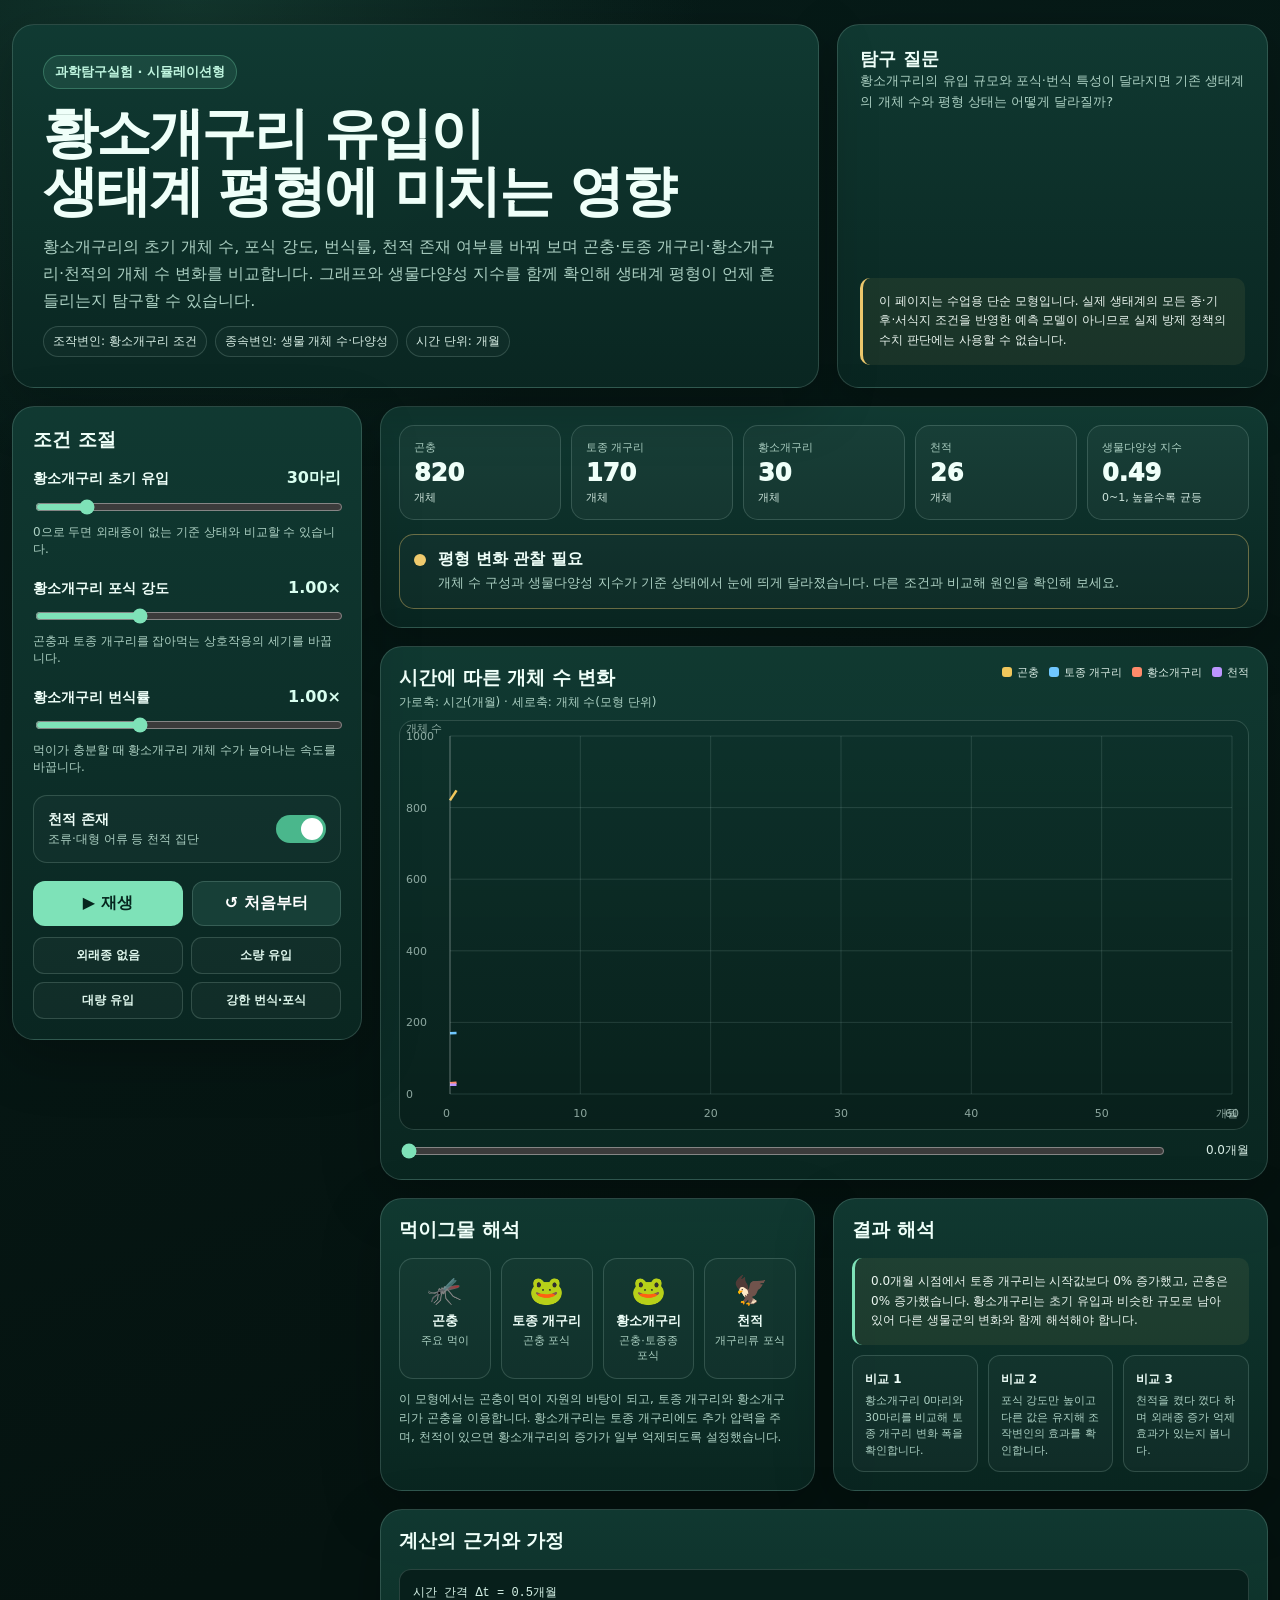
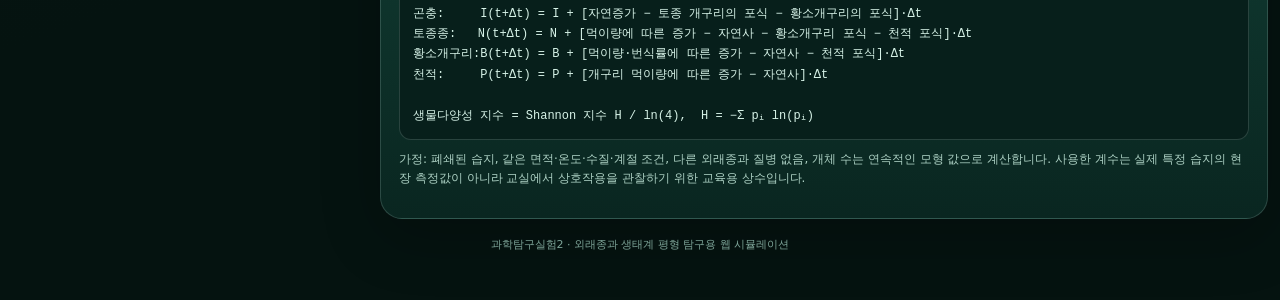
==== rhkgkrtodanf/index.html @ 6ef5e063 "Add ecosystem simulator at rhkgkrtodanf path" ====
<!doctype html>
<html lang="ko">
<head>
<meta charset="utf-8">
<meta name="viewport" content="width=device-width,initial-scale=1,viewport-fit=cover">
<meta name="theme-color" content="#071c19">
<title>황소개구리 생태계 평형 시뮬레이터</title>
<style>
:root{
  --bg:#071c19;--bg2:#0b2925;--panel:#0e312b;--panel2:#123d35;--line:rgba(216,255,239,.16);
  --text:#effff9;--muted:#acd0c3;--accent:#7ee2b8;--accent2:#f0cb6e;--danger:#ff8b86;
  --insect:#f1c75b;--native:#6fc7ff;--bull:#ff8a6a;--pred:#bc95ff;
}
*{box-sizing:border-box}
html{scroll-behavior:smooth}
body{margin:0;min-height:100vh;font-family:system-ui,-apple-system,BlinkMacSystemFont,"Segoe UI",sans-serif;background:
 radial-gradient(circle at 15% 0%,rgba(52,128,102,.26),transparent 32rem),
 linear-gradient(160deg,var(--bg),#051310 70%);color:var(--text)}
button,input{font:inherit}
button{cursor:pointer}
.wrap{width:min(1280px,calc(100% - 24px));margin:0 auto;padding:24px 0 48px}
.hero{display:grid;grid-template-columns:1.5fr .8fr;gap:18px;align-items:stretch;margin-bottom:18px}
.card{background:linear-gradient(180deg,rgba(17,59,51,.95),rgba(10,39,34,.95));border:1px solid var(--line);border-radius:22px;box-shadow:0 18px 60px rgba(0,0,0,.24);overflow:hidden}
.hero-main{padding:30px;position:relative}
.kicker{display:inline-flex;align-items:center;gap:8px;padding:7px 11px;border-radius:999px;background:rgba(126,226,184,.1);border:1px solid rgba(126,226,184,.28);color:#bff5df;font-size:13px;font-weight:800}
h1{font-size:clamp(30px,5vw,55px);line-height:1.05;margin:16px 0 12px;letter-spacing:-.04em}
.hero p{margin:0;color:var(--muted);font-size:16px;line-height:1.7;max-width:760px}
.hero-side{padding:22px;display:flex;flex-direction:column;justify-content:space-between;gap:14px}
.hero-side strong{font-size:18px}
.hero-side .small{font-size:13px;color:var(--muted);line-height:1.6}
.chips{display:flex;gap:8px;flex-wrap:wrap;margin-top:12px}.chip{font-size:12px;padding:6px 9px;border-radius:999px;border:1px solid var(--line);color:#d9efe6;background:rgba(255,255,255,.025)}
.grid{display:grid;grid-template-columns:350px 1fr;gap:18px;align-items:start}.controls{padding:20px;position:sticky;top:12px}.controls h2,.panel h2{font-size:19px;margin:0 0 15px}
.control{margin:0 0 19px}.labelrow{display:flex;justify-content:space-between;align-items:baseline;gap:10px;margin-bottom:8px}.labelrow label{font-size:14px;font-weight:800}.value{font-variant-numeric:tabular-nums;color:#d9fff0;font-weight:900}
input[type=range]{width:100%;accent-color:var(--accent)}
.hint{font-size:12px;color:var(--muted);line-height:1.45;margin-top:5px}
.toggle{display:flex;align-items:center;justify-content:space-between;gap:14px;padding:13px 14px;border:1px solid var(--line);border-radius:14px;background:rgba(255,255,255,.025)}
.switch{position:relative;width:50px;height:28px;flex:none}.switch input{opacity:0;width:0;height:0}.slider{position:absolute;inset:0;border-radius:999px;background:#31524b;transition:.2s}.slider:before{content:"";position:absolute;width:22px;height:22px;left:3px;top:3px;border-radius:50%;background:white;transition:.2s}.switch input:checked+.slider{background:#4ab78c}.switch input:checked+.slider:before{transform:translateX(22px)}
.actions{display:grid;grid-template-columns:1fr 1fr;gap:9px;margin-top:18px}.btn{border:0;border-radius:12px;padding:11px 12px;font-weight:850;background:#2e5b50;color:white}.btn.primary{background:var(--accent);color:#06261e}.btn.secondary{background:#173f37;border:1px solid var(--line)}.btn:active{transform:translateY(1px)}
.presets{display:grid;grid-template-columns:1fr 1fr;gap:8px;margin-top:11px}.preset{padding:9px 8px;border-radius:11px;border:1px solid var(--line);background:rgba(255,255,255,.03);color:#dff7ed;font-size:12px;font-weight:750}
.content{display:grid;gap:18px}.summary{padding:18px}.metric-grid{display:grid;grid-template-columns:repeat(5,minmax(0,1fr));gap:10px}.metric{padding:14px;border-radius:15px;background:rgba(255,255,255,.035);border:1px solid var(--line);min-width:0}.metric .name{font-size:11px;color:var(--muted);white-space:nowrap;overflow:hidden;text-overflow:ellipsis}.metric .num{font-size:24px;font-weight:950;margin-top:4px;font-variant-numeric:tabular-nums}.metric .sub{font-size:11px;color:#cfe6dd;margin-top:3px}
.status{display:flex;align-items:flex-start;gap:12px;margin-top:14px;padding:14px;border-radius:15px;border:1px solid var(--line);background:rgba(255,255,255,.025)}.status-dot{width:12px;height:12px;border-radius:50%;margin-top:5px;flex:none}.status strong{display:block;margin-bottom:3px}.status p{margin:0;color:var(--muted);font-size:13px;line-height:1.6}
.panel{padding:18px}.chart-head{display:flex;justify-content:space-between;align-items:flex-start;gap:14px;margin-bottom:9px}.chart-head p{margin:3px 0 0;font-size:12px;color:var(--muted)}.legend{display:flex;gap:10px;flex-wrap:wrap;justify-content:flex-end}.leg{display:flex;align-items:center;gap:5px;font-size:11px;color:#dceee7}.swatch{width:10px;height:10px;border-radius:3px}
.canvas-wrap{height:410px;position:relative;background:linear-gradient(180deg,rgba(0,0,0,.08),rgba(0,0,0,.18));border-radius:15px;border:1px solid var(--line);overflow:hidden}.canvas-wrap canvas{width:100%;height:100%;display:block}
.timeline{display:flex;align-items:center;gap:10px;margin-top:11px}.timeline input{flex:1}.time-readout{font-size:12px;color:#d9eee6;min-width:72px;text-align:right;font-variant-numeric:tabular-nums}
.two-col{display:grid;grid-template-columns:1fr 1fr;gap:18px}.foodweb{display:grid;grid-template-columns:repeat(4,1fr);gap:10px}.species{position:relative;padding:15px 10px;border:1px solid var(--line);background:rgba(255,255,255,.025);border-radius:14px;text-align:center}.species .ico{font-size:28px}.species strong{display:block;font-size:13px;margin-top:5px}.species span{display:block;font-size:11px;color:var(--muted);margin-top:3px}.food-note{font-size:12px;color:var(--muted);line-height:1.6;margin:11px 0 0}
.formula{font-family:ui-monospace,SFMono-Regular,Menlo,monospace;font-size:12px;line-height:1.7;padding:13px;border-radius:12px;background:#071f1b;border:1px solid var(--line);overflow:auto;white-space:pre-wrap;color:#d7f3e8}.assumption{margin-top:10px;font-size:12px;color:var(--muted);line-height:1.6}.explain-grid{display:grid;grid-template-columns:repeat(3,1fr);gap:10px;margin-top:10px}.explain{padding:12px;border-radius:12px;background:rgba(255,255,255,.026);border:1px solid var(--line)}.explain b{font-size:12px}.explain p{margin:5px 0 0;font-size:11px;color:var(--muted);line-height:1.5}
.note{padding:14px 16px;border-left:3px solid var(--accent2);background:rgba(240,203,110,.07);border-radius:10px;color:#ebf6f0;font-size:12px;line-height:1.65}.footer{margin-top:18px;text-align:center;color:#7da498;font-size:11px}
@media(max-width:980px){.hero{grid-template-columns:1fr}.grid{grid-template-columns:1fr}.controls{position:static}.metric-grid{grid-template-columns:repeat(2,1fr)}.metric:last-child{grid-column:1/-1}.two-col{grid-template-columns:1fr}}
@media(max-width:620px){.wrap{width:min(100% - 14px,1280px);padding-top:8px}.hero-main{padding:22px}.hero-side,.controls,.panel,.summary{padding:15px}.metric-grid{grid-template-columns:1fr 1fr}.metric .num{font-size:20px}.canvas-wrap{height:330px}.foodweb{grid-template-columns:1fr 1fr}.explain-grid{grid-template-columns:1fr}.chart-head{display:block}.legend{justify-content:flex-start;margin-top:8px}.actions{grid-template-columns:1fr 1fr}}
</style>
</head>
<body>
<div class="wrap">
  <section class="hero">
    <div class="card hero-main">
      <div class="kicker">과학탐구실험 · 시뮬레이션형</div>
      <h1>황소개구리 유입이<br>생태계 평형에 미치는 영향</h1>
      <p>황소개구리의 초기 개체 수, 포식 강도, 번식률, 천적 존재 여부를 바꿔 보며 곤충·토종 개구리·황소개구리·천적의 개체 수 변화를 비교합니다. 그래프와 생물다양성 지수를 함께 확인해 생태계 평형이 언제 흔들리는지 탐구할 수 있습니다.</p>
      <div class="chips"><span class="chip">조작변인: 황소개구리 조건</span><span class="chip">종속변인: 생물 개체 수·다양성</span><span class="chip">시간 단위: 개월</span></div>
    </div>
    <aside class="card hero-side">
      <div><strong>탐구 질문</strong><p class="small">황소개구리의 유입 규모와 포식·번식 특성이 달라지면 기존 생태계의 개체 수와 평형 상태는 어떻게 달라질까?</p></div>
      <div class="note">이 페이지는 수업용 단순 모형입니다. 실제 생태계의 모든 종·기후·서식지 조건을 반영한 예측 모델이 아니므로 실제 방제 정책의 수치 판단에는 사용할 수 없습니다.</div>
    </aside>
  </section>

  <div class="grid">
    <aside class="card controls">
      <h2>조건 조절</h2>
      <div class="control">
        <div class="labelrow"><label for="bull0">황소개구리 초기 유입</label><span class="value" id="bull0v">30마리</span></div>
        <input id="bull0" type="range" min="0" max="200" step="5" value="30">
        <div class="hint">0으로 두면 외래종이 없는 기준 상태와 비교할 수 있습니다.</div>
      </div>
      <div class="control">
        <div class="labelrow"><label for="predation">황소개구리 포식 강도</label><span class="value" id="predationv">1.00×</span></div>
        <input id="predation" type="range" min="0.4" max="2.2" step="0.05" value="1">
        <div class="hint">곤충과 토종 개구리를 잡아먹는 상호작용의 세기를 바꿉니다.</div>
      </div>
      <div class="control">
        <div class="labelrow"><label for="breed">황소개구리 번식률</label><span class="value" id="breedv">1.00×</span></div>
        <input id="breed" type="range" min="0.4" max="2.2" step="0.05" value="1">
        <div class="hint">먹이가 충분할 때 황소개구리 개체 수가 늘어나는 속도를 바꿉니다.</div>
      </div>
      <div class="toggle">
        <div><b style="font-size:14px">천적 존재</b><div class="hint" style="margin:2px 0 0">조류·대형 어류 등 천적 집단</div></div>
        <label class="switch"><input id="predatorOn" type="checkbox" checked><span class="slider"></span></label>
      </div>
      <div class="actions">
        <button class="btn primary" id="playBtn">▶ 재생</button>
        <button class="btn secondary" id="resetBtn">↺ 처음부터</button>
      </div>
      <div class="presets">
        <button class="preset" data-preset="none">외래종 없음</button>
        <button class="preset" data-preset="low">소량 유입</button>
        <button class="preset" data-preset="high">대량 유입</button>
        <button class="preset" data-preset="strong">강한 번식·포식</button>
      </div>
    </aside>

    <main class="content">
      <section class="card summary">
        <div class="metric-grid">
          <div class="metric"><div class="name">곤충</div><div class="num" id="mI">-</div><div class="sub">개체</div></div>
          <div class="metric"><div class="name">토종 개구리</div><div class="num" id="mN">-</div><div class="sub">개체</div></div>
          <div class="metric"><div class="name">황소개구리</div><div class="num" id="mB">-</div><div class="sub">개체</div></div>
          <div class="metric"><div class="name">천적</div><div class="num" id="mP">-</div><div class="sub">개체</div></div>
          <div class="metric"><div class="name">생물다양성 지수</div><div class="num" id="mD">-</div><div class="sub">0~1, 높을수록 균등</div></div>
        </div>
        <div class="status" id="statusBox"><span class="status-dot"></span><div><strong id="statusTitle">계산 중</strong><p id="statusText">조건을 바꾸면 결과가 자동으로 다시 계산됩니다.</p></div></div>
      </section>

      <section class="card panel">
        <div class="chart-head">
          <div><h2 style="margin:0">시간에 따른 개체 수 변화</h2><p>가로축: 시간(개월) · 세로축: 개체 수(모형 단위)</p></div>
          <div class="legend"><span class="leg"><i class="swatch" style="background:var(--insect)"></i>곤충</span><span class="leg"><i class="swatch" style="background:var(--native)"></i>토종 개구리</span><span class="leg"><i class="swatch" style="background:var(--bull)"></i>황소개구리</span><span class="leg"><i class="swatch" style="background:var(--pred)"></i>천적</span></div>
        </div>
        <div class="canvas-wrap"><canvas id="chart"></canvas></div>
        <div class="timeline"><input id="timeSlider" type="range" min="0" max="120" value="0" step="1"><span class="time-readout" id="timeReadout">0.0개월</span></div>
      </section>

      <div class="two-col">
        <section class="card panel">
          <h2>먹이그물 해석</h2>
          <div class="foodweb">
            <div class="species"><div class="ico">🦟</div><strong>곤충</strong><span>주요 먹이</span></div>
            <div class="species"><div class="ico">🐸</div><strong>토종 개구리</strong><span>곤충 포식</span></div>
            <div class="species"><div class="ico">🐸</div><strong>황소개구리</strong><span>곤충·토종종 포식</span></div>
            <div class="species"><div class="ico">🦅</div><strong>천적</strong><span>개구리류 포식</span></div>
          </div>
          <p class="food-note">이 모형에서는 곤충이 먹이 자원의 바탕이 되고, 토종 개구리와 황소개구리가 곤충을 이용합니다. 황소개구리는 토종 개구리에도 추가 압력을 주며, 천적이 있으면 황소개구리의 증가가 일부 억제되도록 설정했습니다.</p>
        </section>
        <section class="card panel">
          <h2>결과 해석</h2>
          <div id="interpretation" class="note" style="border-left-color:var(--accent)">조건을 바꿔 결과를 비교해 보세요.</div>
          <div class="explain-grid">
            <div class="explain"><b>비교 1</b><p>황소개구리 0마리와 30마리를 비교해 토종 개구리 변화 폭을 확인합니다.</p></div>
            <div class="explain"><b>비교 2</b><p>포식 강도만 높이고 다른 값은 유지해 조작변인의 효과를 확인합니다.</p></div>
            <div class="explain"><b>비교 3</b><p>천적을 켰다 껐다 하며 외래종 증가 억제 효과가 있는지 봅니다.</p></div>
          </div>
        </section>
      </div>

      <section class="card panel">
        <h2>계산의 근거와 가정</h2>
        <div class="formula">시간 간격 Δt = 0.5개월
곤충:     I(t+Δt) = I + [자연증가 − 토종 개구리의 포식 − 황소개구리의 포식]·Δt
토종종:   N(t+Δt) = N + [먹이량에 따른 증가 − 자연사 − 황소개구리 포식 − 천적 포식]·Δt
황소개구리:B(t+Δt) = B + [먹이량·번식률에 따른 증가 − 자연사 − 천적 포식]·Δt
천적:     P(t+Δt) = P + [개구리 먹이량에 따른 증가 − 자연사]·Δt

생물다양성 지수 = Shannon 지수 H / ln(4),  H = −Σ pᵢ ln(pᵢ)</div>
        <p class="assumption">가정: 폐쇄된 습지, 같은 면적·온도·수질·계절 조건, 다른 외래종과 질병 없음, 개체 수는 연속적인 모형 값으로 계산합니다. 사용한 계수는 실제 특정 습지의 현장 측정값이 아니라 교실에서 상호작용을 관찰하기 위한 교육용 상수입니다.</p>
      </section>
    </main>
  </div>
  <div class="footer">과학탐구실험2 · 외래종과 생태계 평형 탐구용 웹 시뮬레이션</div>
</div>

<script>
(function(){
  'use strict';
  var el = function(id){return document.getElementById(id)};
  var controls = {bull0:el('bull0'),predation:el('predation'),breed:el('breed'),predatorOn:el('predatorOn')};
  var canvas = el('chart'), ctx = canvas.getContext('2d');
  var series = null, cursor = 0, playing = false, timer = null;
  var colors = {I:'#f1c75b',N:'#6fc7ff',B:'#ff8a6a',P:'#bc95ff'};
  var steps = 120, dt = 0.5;

  function clamp(v,min,max){return Math.max(min,Math.min(max,v))}
  function params(){return {B0:+controls.bull0.value,pred:+controls.predation.value,breed:+controls.breed.value,predator:controls.predatorOn.checked}}

  function shannonNormalized(vals){
    var total = vals.reduce(function(a,b){return a+Math.max(0,b)},0);
    if(total<=0) return 0;
    var h=0;
    vals.forEach(function(v){var p=Math.max(0,v)/total;if(p>0)h-=p*Math.log(p)});
    return clamp(h/Math.log(4),0,1);
  }

  function simulate(){
    var p=params();
    var I=820,N=170,B=p.B0,P=p.predator?26:0;
    var out={t:[],I:[],N:[],B:[],P:[],D:[]};
    for(var s=0;s<=steps;s++){
      out.t.push(s*dt);out.I.push(I);out.N.push(N);out.B.push(B);out.P.push(P);out.D.push(shannonNormalized([I,N,B,P]));
      if(s===steps) break;
      var KI=1050, KN=320;
      var insectGrowth=0.50*I*(1-I/KI);
      var nativeEat=0.22*N*(I/KI);
      var bullEatInsect=0.18*p.pred*B*(I/KI);
      var dI=insectGrowth-nativeEat-bullEatInsect;

      var foodForNative=I/KI;
      var nativeGrowth=0.23*N*(foodForNative-0.28)*(1-N/KN);
      var nativeNatural=0.035*N;
      var bullOnNative=0.11*p.pred*B*(N/(N+170));
      var predatorOnNative=p.predator?0.028*P*(N/(N+130)):0;
      var dN=nativeGrowth-nativeNatural-bullOnNative-predatorOnNative;

      var preyFactor=clamp(0.62*(I/KI)+0.38*(N/220),0,1.6);
      var bullGrowth=0.30*p.breed*B*(preyFactor-0.18)*(1-B/520);
      var bullNatural=0.045*B;
      var predOnBull=p.predator?0.13*P*(B/(B+110)):0;
      var dB=bullGrowth-bullNatural-predOnBull;

      var dP=0;
      if(p.predator){
        var preyAvail=clamp((B+0.45*N)/350,0,1.7);
        dP=0.14*P*(preyAvail-0.34)*(1-P/95)-0.018*P;
      }

      I=clamp(I+dI*dt,0,1800);
      N=clamp(N+dN*dt,0,700);
      B=clamp(B+dB*dt,0,1000);
      P=p.predator?clamp(P+dP*dt,0,180):0;
      if(I<0.01)I=0;if(N<0.01)N=0;if(B<0.01)B=0;if(P<0.01)P=0;
    }
    series=out;
  }

  function resizeCanvas(){
    var rect=canvas.getBoundingClientRect(), dpr=Math.min(window.devicePixelRatio||1,2);
    canvas.width=Math.max(1,Math.round(rect.width*dpr));canvas.height=Math.max(1,Math.round(rect.height*dpr));ctx.setTransform(dpr,0,0,dpr,0,0);
    draw();
  }

  function niceMax(v){
    if(v<=10)return 10;var p=Math.pow(10,Math.floor(Math.log10(v))),n=v/p;var m=n<=1?1:n<=2?2:n<=5?5:10;return m*p;
  }

  function draw(){
    if(!series)return;
    var w=canvas.clientWidth,h=canvas.clientHeight;ctx.clearRect(0,0,w,h);
    var pad={l:50,r:16,t:15,b:35};var pw=w-pad.l-pad.r,ph=h-pad.t-pad.b;
    var upto=Math.max(1,cursor), maxv=0;
    ['I','N','B','P'].forEach(function(k){for(var i=0;i<=Math.max(cursor,1);i++)maxv=Math.max(maxv,series[k][i]||0)});
    maxv=niceMax(Math.max(100,maxv*1.08));
    ctx.font='11px system-ui';ctx.lineWidth=1;ctx.strokeStyle='rgba(220,255,242,.12)';ctx.fillStyle='rgba(210,235,226,.66)';
    for(var gy=0;gy<=5;gy++){
      var y=pad.t+ph*(gy/5);ctx.beginPath();ctx.moveTo(pad.l,y);ctx.lineTo(w-pad.r,y);ctx.stroke();
      var val=Math.round(maxv*(1-gy/5));ctx.fillText(String(val),6,y+4);
    }
    for(var gx=0;gx<=6;gx++){
      var x=pad.l+pw*(gx/6);ctx.beginPath();ctx.moveTo(x,pad.t);ctx.lineTo(x,h-pad.b);ctx.stroke();
      var tv=60*(gx/6);ctx.fillText(String(Math.round(tv)),x-7,h-12);
    }
    ctx.fillText('개체 수',6,11);ctx.fillText('개월',w-32,h-12);
    function line(k){
      ctx.beginPath();ctx.lineWidth=2.5;ctx.strokeStyle=colors[k];
      for(var i=0;i<=upto;i++){
        var x=pad.l+pw*(i/steps),y=pad.t+ph*(1-series[k][i]/maxv);
        if(i===0)ctx.moveTo(x,y);else ctx.lineTo(x,y);
      }
      ctx.stroke();
    }
    ['I','N','B','P'].forEach(line);
    var cx=pad.l+pw*(cursor/steps);ctx.strokeStyle='rgba(255,255,255,.28)';ctx.lineWidth=1;ctx.beginPath();ctx.moveTo(cx,pad.t);ctx.lineTo(cx,h-pad.b);ctx.stroke();
  }

  function stateAt(i){return {I:series.I[i],N:series.N[i],B:series.B[i],P:series.P[i],D:series.D[i]}}
  function pct(v,base){return base?((v/base-1)*100):0}
  function classify(i){
    var s=stateAt(i), p=params(), baseN=170, baseI=820;
    var nRatio=s.N/baseN, iRatio=s.I/baseI;
    if(s.N<8 || s.I<30) return {level:'danger',title:'평형 붕괴 위험이 큼',text:'토종 개구리 또는 곤충이 매우 낮아졌습니다. 이 모형에서는 먹이그물의 한 축이 거의 사라진 상태입니다.'};
    if(nRatio<0.35 || iRatio<0.35 || s.B>420) return {level:'warn',title:'생태계가 크게 흔들림',text:'기준 상태보다 토종 생물의 감소 폭이 크거나 황소개구리가 높은 수준으로 증가했습니다.'};
    if(p.B0===0 && nRatio>0.65 && iRatio>0.55) return {level:'ok',title:'기준 생태계가 비교적 안정',text:'황소개구리가 없는 조건에서 곤충과 토종 개구리의 상호작용이 큰 붕괴 없이 유지되고 있습니다.'};
    if(nRatio<0.7 || s.D<0.58) return {level:'watch',title:'평형 변화 관찰 필요',text:'개체 수 구성과 생물다양성 지수가 기준 상태에서 눈에 띄게 달라졌습니다. 다른 조건과 비교해 원인을 확인해 보세요.'};
    return {level:'ok',title:'현재 조건에서는 비교적 안정',text:'모형 범위에서 주요 생물군이 모두 유지되고 있습니다. 장기 변화와 다른 조건도 함께 비교하는 것이 좋습니다.'};
  }

  function updateMetrics(){
    var s=stateAt(cursor), c=classify(cursor);
    el('mI').textContent=Math.round(s.I);el('mN').textContent=Math.round(s.N);el('mB').textContent=Math.round(s.B);el('mP').textContent=Math.round(s.P);el('mD').textContent=s.D.toFixed(2);
    el('timeReadout').textContent=series.t[cursor].toFixed(1)+'개월';el('timeSlider').value=cursor;
    var box=el('statusBox'),dot=box.querySelector('.status-dot');
    var color=c.level==='danger'?'#ff6f6a':c.level==='warn'?'#ffab66':c.level==='watch'?'#f0cb6e':'#7ee2b8';
    dot.style.background=color;box.style.borderColor=color+'66';el('statusTitle').textContent=c.title;el('statusText').textContent=c.text;
    var nChange=pct(s.N,170), iChange=pct(s.I,820);
    var p=params();
    var txt=''+series.t[cursor].toFixed(1)+'개월 시점에서 토종 개구리는 시작값보다 '+Math.abs(nChange).toFixed(0)+'% '+(nChange<0?'감소':'증가')+'했고, 곤충은 '+Math.abs(iChange).toFixed(0)+'% '+(iChange<0?'감소':'증가')+'했습니다. ';
    if(p.B0===0) txt+='이 조건은 외래종이 없는 기준선으로 사용할 수 있습니다.';
    else if(s.B>p.B0*1.6) txt+='황소개구리가 초기 유입 개체 수보다 크게 증가해 먹이그물에 가하는 압력이 커진 조건입니다.';
    else if(s.B<p.B0*0.45) txt+='황소개구리는 초기 유입보다 크게 줄었습니다. 천적과 먹이 조건이 증가를 억제한 것으로 해석할 수 있습니다.';
    else txt+='황소개구리는 초기 유입과 비슷한 규모로 남아 있어 다른 생물군의 변화와 함께 해석해야 합니다.';
    el('interpretation').textContent=txt;
  }

  function stop(){playing=false;clearInterval(timer);timer=null;el('playBtn').textContent='▶ 재생'}
  function play(){
    if(playing){stop();return}
    if(cursor>=steps)cursor=0;playing=true;el('playBtn').textContent='⏸ 일시정지';
    timer=setInterval(function(){cursor++;if(cursor>=steps){cursor=steps;stop()}draw();updateMetrics()},45);
  }
  function recompute(keepCursor){
    simulate();if(!keepCursor)cursor=0;cursor=clamp(cursor,0,steps);draw();updateMetrics();
  }
  function updateLabels(){
    el('bull0v').textContent=controls.bull0.value+'마리';el('predationv').textContent=(+controls.predation.value).toFixed(2)+'×';el('breedv').textContent=(+controls.breed.value).toFixed(2)+'×';
  }

  Object.keys(controls).forEach(function(k){controls[k].addEventListener('input',function(){stop();updateLabels();recompute(true)})});
  el('playBtn').addEventListener('click',play);
  el('resetBtn').addEventListener('click',function(){stop();cursor=0;draw();updateMetrics()});
  el('timeSlider').addEventListener('input',function(){stop();cursor=+this.value;draw();updateMetrics()});
  document.querySelectorAll('.preset').forEach(function(b){b.addEventListener('click',function(){
    stop();var q=this.getAttribute('data-preset');
    if(q==='none'){controls.bull0.value=0;controls.predation.value=1;controls.breed.value=1;controls.predatorOn.checked=true}
    if(q==='low'){controls.bull0.value=20;controls.predation.value=.9;controls.breed.value=.9;controls.predatorOn.checked=true}
    if(q==='high'){controls.bull0.value=120;controls.predation.value=1.3;controls.breed.value=1.35;controls.predatorOn.checked=true}
    if(q==='strong'){controls.bull0.value=80;controls.predation.value=1.8;controls.breed.value=1.8;controls.predatorOn.checked=false}
    updateLabels();cursor=0;recompute(false);
  })});
  window.addEventListener('resize',resizeCanvas);
  updateLabels();simulate();resizeCanvas();updateMetrics();
})();
</script>
</body>
</html>
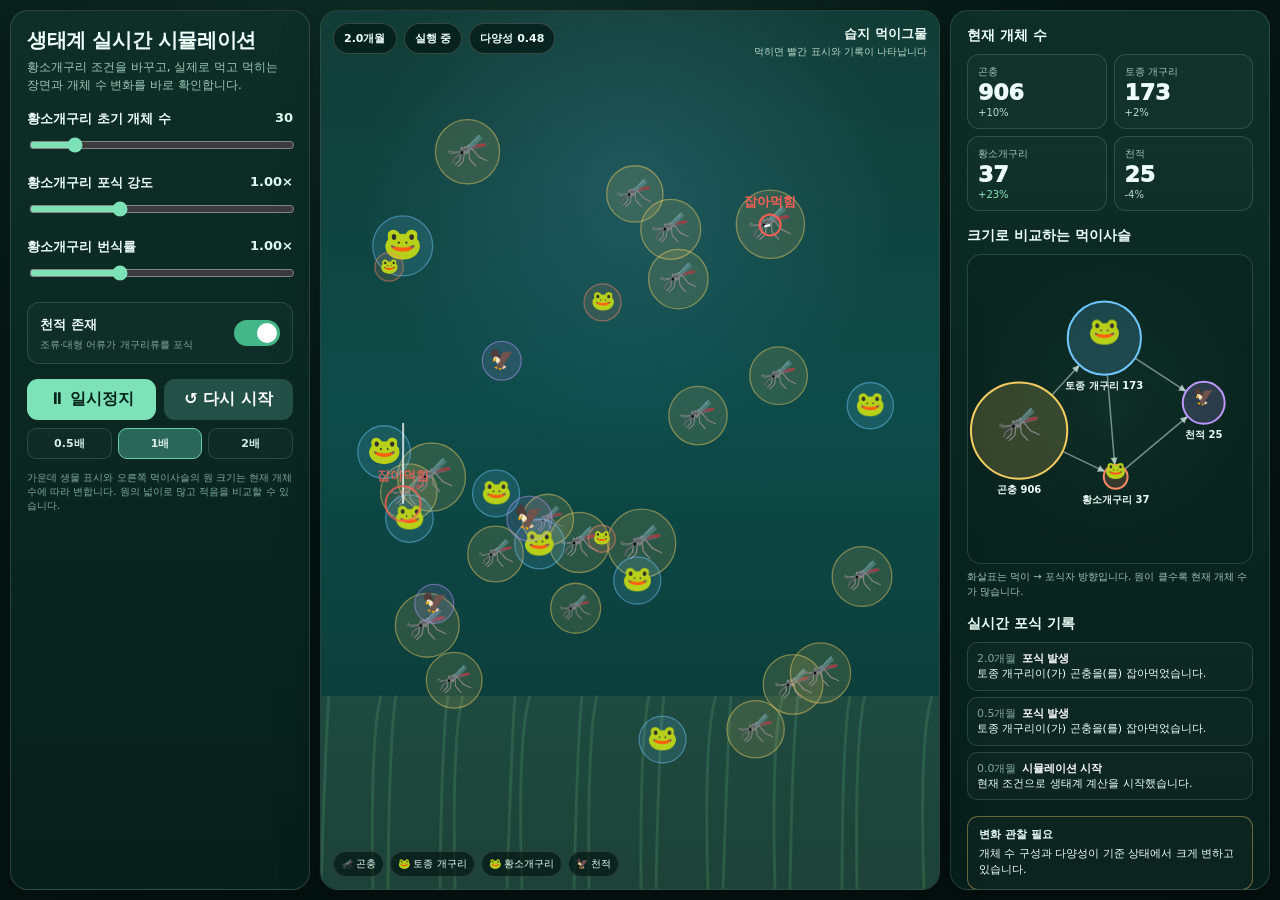
==== commit 82264565: "Make live ecosystem simulation with predation and size comparison" ====
--- a/rhkgkrtodanf/index.html
+++ b/rhkgkrtodanf/index.html
@@ -3,318 +3,122 @@
 <head>
 <meta charset="utf-8">
 <meta name="viewport" content="width=device-width,initial-scale=1,viewport-fit=cover">
-<meta name="theme-color" content="#071c19">
-<title>황소개구리 생태계 평형 시뮬레이터</title>
+<meta name="theme-color" content="#061915">
+<title>황소개구리 생태계 실시간 시뮬레이션</title>
 <style>
-:root{
-  --bg:#071c19;--bg2:#0b2925;--panel:#0e312b;--panel2:#123d35;--line:rgba(216,255,239,.16);
-  --text:#effff9;--muted:#acd0c3;--accent:#7ee2b8;--accent2:#f0cb6e;--danger:#ff8b86;
-  --insect:#f1c75b;--native:#6fc7ff;--bull:#ff8a6a;--pred:#bc95ff;
-}
-*{box-sizing:border-box}
-html{scroll-behavior:smooth}
-body{margin:0;min-height:100vh;font-family:system-ui,-apple-system,BlinkMacSystemFont,"Segoe UI",sans-serif;background:
- radial-gradient(circle at 15% 0%,rgba(52,128,102,.26),transparent 32rem),
- linear-gradient(160deg,var(--bg),#051310 70%);color:var(--text)}
-button,input{font:inherit}
-button{cursor:pointer}
-.wrap{width:min(1280px,calc(100% - 24px));margin:0 auto;padding:24px 0 48px}
-.hero{display:grid;grid-template-columns:1.5fr .8fr;gap:18px;align-items:stretch;margin-bottom:18px}
-.card{background:linear-gradient(180deg,rgba(17,59,51,.95),rgba(10,39,34,.95));border:1px solid var(--line);border-radius:22px;box-shadow:0 18px 60px rgba(0,0,0,.24);overflow:hidden}
-.hero-main{padding:30px;position:relative}
-.kicker{display:inline-flex;align-items:center;gap:8px;padding:7px 11px;border-radius:999px;background:rgba(126,226,184,.1);border:1px solid rgba(126,226,184,.28);color:#bff5df;font-size:13px;font-weight:800}
-h1{font-size:clamp(30px,5vw,55px);line-height:1.05;margin:16px 0 12px;letter-spacing:-.04em}
-.hero p{margin:0;color:var(--muted);font-size:16px;line-height:1.7;max-width:760px}
-.hero-side{padding:22px;display:flex;flex-direction:column;justify-content:space-between;gap:14px}
-.hero-side strong{font-size:18px}
-.hero-side .small{font-size:13px;color:var(--muted);line-height:1.6}
-.chips{display:flex;gap:8px;flex-wrap:wrap;margin-top:12px}.chip{font-size:12px;padding:6px 9px;border-radius:999px;border:1px solid var(--line);color:#d9efe6;background:rgba(255,255,255,.025)}
-.grid{display:grid;grid-template-columns:350px 1fr;gap:18px;align-items:start}.controls{padding:20px;position:sticky;top:12px}.controls h2,.panel h2{font-size:19px;margin:0 0 15px}
-.control{margin:0 0 19px}.labelrow{display:flex;justify-content:space-between;align-items:baseline;gap:10px;margin-bottom:8px}.labelrow label{font-size:14px;font-weight:800}.value{font-variant-numeric:tabular-nums;color:#d9fff0;font-weight:900}
-input[type=range]{width:100%;accent-color:var(--accent)}
-.hint{font-size:12px;color:var(--muted);line-height:1.45;margin-top:5px}
-.toggle{display:flex;align-items:center;justify-content:space-between;gap:14px;padding:13px 14px;border:1px solid var(--line);border-radius:14px;background:rgba(255,255,255,.025)}
-.switch{position:relative;width:50px;height:28px;flex:none}.switch input{opacity:0;width:0;height:0}.slider{position:absolute;inset:0;border-radius:999px;background:#31524b;transition:.2s}.slider:before{content:"";position:absolute;width:22px;height:22px;left:3px;top:3px;border-radius:50%;background:white;transition:.2s}.switch input:checked+.slider{background:#4ab78c}.switch input:checked+.slider:before{transform:translateX(22px)}
-.actions{display:grid;grid-template-columns:1fr 1fr;gap:9px;margin-top:18px}.btn{border:0;border-radius:12px;padding:11px 12px;font-weight:850;background:#2e5b50;color:white}.btn.primary{background:var(--accent);color:#06261e}.btn.secondary{background:#173f37;border:1px solid var(--line)}.btn:active{transform:translateY(1px)}
-.presets{display:grid;grid-template-columns:1fr 1fr;gap:8px;margin-top:11px}.preset{padding:9px 8px;border-radius:11px;border:1px solid var(--line);background:rgba(255,255,255,.03);color:#dff7ed;font-size:12px;font-weight:750}
-.content{display:grid;gap:18px}.summary{padding:18px}.metric-grid{display:grid;grid-template-columns:repeat(5,minmax(0,1fr));gap:10px}.metric{padding:14px;border-radius:15px;background:rgba(255,255,255,.035);border:1px solid var(--line);min-width:0}.metric .name{font-size:11px;color:var(--muted);white-space:nowrap;overflow:hidden;text-overflow:ellipsis}.metric .num{font-size:24px;font-weight:950;margin-top:4px;font-variant-numeric:tabular-nums}.metric .sub{font-size:11px;color:#cfe6dd;margin-top:3px}
-.status{display:flex;align-items:flex-start;gap:12px;margin-top:14px;padding:14px;border-radius:15px;border:1px solid var(--line);background:rgba(255,255,255,.025)}.status-dot{width:12px;height:12px;border-radius:50%;margin-top:5px;flex:none}.status strong{display:block;margin-bottom:3px}.status p{margin:0;color:var(--muted);font-size:13px;line-height:1.6}
-.panel{padding:18px}.chart-head{display:flex;justify-content:space-between;align-items:flex-start;gap:14px;margin-bottom:9px}.chart-head p{margin:3px 0 0;font-size:12px;color:var(--muted)}.legend{display:flex;gap:10px;flex-wrap:wrap;justify-content:flex-end}.leg{display:flex;align-items:center;gap:5px;font-size:11px;color:#dceee7}.swatch{width:10px;height:10px;border-radius:3px}
-.canvas-wrap{height:410px;position:relative;background:linear-gradient(180deg,rgba(0,0,0,.08),rgba(0,0,0,.18));border-radius:15px;border:1px solid var(--line);overflow:hidden}.canvas-wrap canvas{width:100%;height:100%;display:block}
-.timeline{display:flex;align-items:center;gap:10px;margin-top:11px}.timeline input{flex:1}.time-readout{font-size:12px;color:#d9eee6;min-width:72px;text-align:right;font-variant-numeric:tabular-nums}
-.two-col{display:grid;grid-template-columns:1fr 1fr;gap:18px}.foodweb{display:grid;grid-template-columns:repeat(4,1fr);gap:10px}.species{position:relative;padding:15px 10px;border:1px solid var(--line);background:rgba(255,255,255,.025);border-radius:14px;text-align:center}.species .ico{font-size:28px}.species strong{display:block;font-size:13px;margin-top:5px}.species span{display:block;font-size:11px;color:var(--muted);margin-top:3px}.food-note{font-size:12px;color:var(--muted);line-height:1.6;margin:11px 0 0}
-.formula{font-family:ui-monospace,SFMono-Regular,Menlo,monospace;font-size:12px;line-height:1.7;padding:13px;border-radius:12px;background:#071f1b;border:1px solid var(--line);overflow:auto;white-space:pre-wrap;color:#d7f3e8}.assumption{margin-top:10px;font-size:12px;color:var(--muted);line-height:1.6}.explain-grid{display:grid;grid-template-columns:repeat(3,1fr);gap:10px;margin-top:10px}.explain{padding:12px;border-radius:12px;background:rgba(255,255,255,.026);border:1px solid var(--line)}.explain b{font-size:12px}.explain p{margin:5px 0 0;font-size:11px;color:var(--muted);line-height:1.5}
-.note{padding:14px 16px;border-left:3px solid var(--accent2);background:rgba(240,203,110,.07);border-radius:10px;color:#ebf6f0;font-size:12px;line-height:1.65}.footer{margin-top:18px;text-align:center;color:#7da498;font-size:11px}
-@media(max-width:980px){.hero{grid-template-columns:1fr}.grid{grid-template-columns:1fr}.controls{position:static}.metric-grid{grid-template-columns:repeat(2,1fr)}.metric:last-child{grid-column:1/-1}.two-col{grid-template-columns:1fr}}
-@media(max-width:620px){.wrap{width:min(100% - 14px,1280px);padding-top:8px}.hero-main{padding:22px}.hero-side,.controls,.panel,.summary{padding:15px}.metric-grid{grid-template-columns:1fr 1fr}.metric .num{font-size:20px}.canvas-wrap{height:330px}.foodweb{grid-template-columns:1fr 1fr}.explain-grid{grid-template-columns:1fr}.chart-head{display:block}.legend{justify-content:flex-start;margin-top:8px}.actions{grid-template-columns:1fr 1fr}}
+:root{--bg:#061915;--panel:#0b2a24;--line:rgba(222,255,244,.15);--text:#effff9;--muted:#9ec6b7;--green:#7ee2b8;--yellow:#f4cd62;--blue:#71c7ff;--orange:#ff8a67;--purple:#bd98ff}
+*{box-sizing:border-box}html,body{margin:0;width:100%;height:100%;overflow:hidden;background:#061915;color:var(--text);font-family:system-ui,-apple-system,BlinkMacSystemFont,"Segoe UI",sans-serif}
+button,input{font:inherit}button{cursor:pointer}.app{height:100vh;display:grid;grid-template-columns:300px minmax(0,1fr) 320px;gap:10px;padding:10px;background:radial-gradient(circle at 35% -10%,rgba(48,123,96,.25),transparent 40rem),linear-gradient(160deg,#061915,#04100e)}
+.panel{background:linear-gradient(180deg,rgba(13,48,40,.98),rgba(7,31,27,.98));border:1px solid var(--line);border-radius:18px;min-height:0;box-shadow:0 12px 45px rgba(0,0,0,.18)}
+.left,.right{padding:16px;overflow:auto}h1{font-size:20px;margin:0 0 4px;letter-spacing:-.02em}.sub{font-size:12px;color:var(--muted);line-height:1.5;margin-bottom:16px}
+.control{margin:0 0 17px}.labelrow{display:flex;justify-content:space-between;gap:10px;margin-bottom:7px;font-size:13px}.labelrow b{font-weight:800}.value{font-weight:900;color:#dffbf0;font-variant-numeric:tabular-nums}
+input[type=range]{width:100%;accent-color:var(--green)}.hint{font-size:10px;color:#7fa99b;margin-top:4px;line-height:1.4}
+.toggle{display:flex;align-items:center;justify-content:space-between;padding:11px 12px;border:1px solid var(--line);border-radius:12px;background:rgba(255,255,255,.025)}
+.switch{position:relative;width:46px;height:26px}.switch input{opacity:0;width:0;height:0}.slider{position:absolute;inset:0;background:#36534c;border-radius:999px;transition:.2s}.slider:before{content:"";position:absolute;width:20px;height:20px;left:3px;top:3px;border-radius:50%;background:white;transition:.2s}.switch input:checked+.slider{background:#43b787}.switch input:checked+.slider:before{transform:translateX(20px)}
+.buttons{display:grid;grid-template-columns:1fr 1fr;gap:8px;margin-top:15px}.btn{border:0;border-radius:11px;padding:10px 8px;font-weight:850;background:#245147;color:white}.btn.main{background:var(--green);color:#05241c}.btn:active{transform:translateY(1px)}
+.speedrow{display:grid;grid-template-columns:repeat(3,1fr);gap:6px;margin-top:8px}.speed{border:1px solid var(--line);background:rgba(255,255,255,.025);color:#d8eee6;border-radius:9px;padding:7px;font-size:11px;font-weight:800}.speed.active{background:#2a6758;border-color:#69cbaa}
+.center{position:relative;overflow:hidden}#world{display:block;width:100%;height:100%;background:radial-gradient(circle at 50% 20%,rgba(113,199,255,.16),transparent 35%),linear-gradient(180deg,#123d36 0%,#0d4b49 45%,#0b3732 100%)}
+.hud{position:absolute;left:12px;top:12px;display:flex;gap:7px;flex-wrap:wrap;pointer-events:none}.badge{padding:7px 10px;border:1px solid rgba(255,255,255,.18);background:rgba(4,22,18,.7);backdrop-filter:blur(6px);border-radius:999px;font-size:11px;font-weight:800}
+.legend{position:absolute;left:12px;bottom:12px;display:flex;gap:6px;flex-wrap:wrap;max-width:75%;pointer-events:none}.legend span{font-size:10px;padding:5px 7px;border-radius:999px;background:rgba(4,22,18,.68);border:1px solid rgba(255,255,255,.12)}
+.center-title{position:absolute;right:12px;top:12px;text-align:right;pointer-events:none}.center-title b{font-size:13px}.center-title small{display:block;color:#b6d7cb;font-size:10px;margin-top:2px}
+.section{margin-bottom:16px}.section h2{font-size:14px;margin:0 0 9px}.stats{display:grid;grid-template-columns:1fr 1fr;gap:7px}.stat{padding:10px;border:1px solid var(--line);border-radius:12px;background:rgba(255,255,255,.024)}
+.stat .name{font-size:10px;color:var(--muted)}.stat .num{font-size:22px;font-weight:950;margin-top:1px;font-variant-numeric:tabular-nums}.stat .delta{font-size:10px;margin-top:2px;color:#badacf}
+.web{position:relative;height:310px;border:1px solid var(--line);border-radius:14px;background:radial-gradient(circle at 50% 50%,rgba(87,168,139,.08),transparent 70%),rgba(0,0,0,.08);overflow:hidden}#foodweb{width:100%;height:100%;display:block}
+.web-note{font-size:10px;color:var(--muted);line-height:1.45;margin-top:6px}.log{display:flex;flex-direction:column;gap:6px;max-height:205px;overflow:auto}.event{padding:8px 9px;border:1px solid var(--line);border-radius:10px;background:rgba(255,255,255,.023);font-size:11px;line-height:1.4}.event b{color:#fff}.time{color:#7fa99b;margin-right:5px;font-variant-numeric:tabular-nums}
+.status{padding:10px 11px;border-radius:11px;border:1px solid var(--line);background:rgba(255,255,255,.025);font-size:11px;line-height:1.5}.status strong{display:block;margin-bottom:2px}
+@media(max-width:1050px){html,body{overflow:auto;height:auto}.app{height:auto;min-height:100vh;grid-template-columns:260px 1fr;padding:7px}.right{grid-column:1/-1;display:grid;grid-template-columns:1fr 1fr 1fr;gap:12px}.center{height:70vh}}
+@media(max-width:760px){.app{display:flex;flex-direction:column}.left,.right{overflow:visible}.center{height:58vh;min-height:420px}.right{display:block}.web{height:300px}.stats{grid-template-columns:repeat(4,1fr)}.stat .num{font-size:17px}}
 </style>
 </head>
 <body>
-<div class="wrap">
-  <section class="hero">
-    <div class="card hero-main">
-      <div class="kicker">과학탐구실험 · 시뮬레이션형</div>
-      <h1>황소개구리 유입이<br>생태계 평형에 미치는 영향</h1>
-      <p>황소개구리의 초기 개체 수, 포식 강도, 번식률, 천적 존재 여부를 바꿔 보며 곤충·토종 개구리·황소개구리·천적의 개체 수 변화를 비교합니다. 그래프와 생물다양성 지수를 함께 확인해 생태계 평형이 언제 흔들리는지 탐구할 수 있습니다.</p>
-      <div class="chips"><span class="chip">조작변인: 황소개구리 조건</span><span class="chip">종속변인: 생물 개체 수·다양성</span><span class="chip">시간 단위: 개월</span></div>
-    </div>
-    <aside class="card hero-side">
-      <div><strong>탐구 질문</strong><p class="small">황소개구리의 유입 규모와 포식·번식 특성이 달라지면 기존 생태계의 개체 수와 평형 상태는 어떻게 달라질까?</p></div>
-      <div class="note">이 페이지는 수업용 단순 모형입니다. 실제 생태계의 모든 종·기후·서식지 조건을 반영한 예측 모델이 아니므로 실제 방제 정책의 수치 판단에는 사용할 수 없습니다.</div>
-    </aside>
-  </section>
+<div class="app">
+  <aside class="panel left">
+    <h1>생태계 실시간 시뮬레이션</h1>
+    <div class="sub">황소개구리 조건을 바꾸고, 실제로 먹고 먹히는 장면과 개체 수 변화를 바로 확인합니다.</div>
+    <div class="control"><div class="labelrow"><b>황소개구리 초기 개체 수</b><span class="value" id="bull0v">30</span></div><input id="bull0" type="range" min="0" max="200" step="5" value="30"></div>
+    <div class="control"><div class="labelrow"><b>황소개구리 포식 강도</b><span class="value" id="predationv">1.00×</span></div><input id="predation" type="range" min="0.4" max="2.2" step="0.05" value="1"></div>
+    <div class="control"><div class="labelrow"><b>황소개구리 번식률</b><span class="value" id="breedv">1.00×</span></div><input id="breed" type="range" min="0.4" max="2.2" step="0.05" value="1"></div>
+    <div class="toggle"><div><b style="font-size:13px">천적 존재</b><div class="hint">조류·대형 어류가 개구리류를 포식</div></div><label class="switch"><input id="predatorOn" type="checkbox" checked><span class="slider"></span></label></div>
+    <div class="buttons"><button class="btn main" id="playBtn">⏸ 일시정지</button><button class="btn" id="resetBtn">↺ 다시 시작</button></div>
+    <div class="speedrow"><button class="speed" data-speed="0.5">0.5배</button><button class="speed active" data-speed="1">1배</button><button class="speed" data-speed="2">2배</button></div>
+    <div class="hint" style="margin-top:12px">가운데 생물 표시와 오른쪽 먹이사슬의 원 크기는 현재 개체 수에 따라 변합니다. 원의 넓이로 많고 적음을 비교할 수 있습니다.</div>
+  </aside>
 
-  <div class="grid">
-    <aside class="card controls">
-      <h2>조건 조절</h2>
-      <div class="control">
-        <div class="labelrow"><label for="bull0">황소개구리 초기 유입</label><span class="value" id="bull0v">30마리</span></div>
-        <input id="bull0" type="range" min="0" max="200" step="5" value="30">
-        <div class="hint">0으로 두면 외래종이 없는 기준 상태와 비교할 수 있습니다.</div>
-      </div>
-      <div class="control">
-        <div class="labelrow"><label for="predation">황소개구리 포식 강도</label><span class="value" id="predationv">1.00×</span></div>
-        <input id="predation" type="range" min="0.4" max="2.2" step="0.05" value="1">
-        <div class="hint">곤충과 토종 개구리를 잡아먹는 상호작용의 세기를 바꿉니다.</div>
-      </div>
-      <div class="control">
-        <div class="labelrow"><label for="breed">황소개구리 번식률</label><span class="value" id="breedv">1.00×</span></div>
-        <input id="breed" type="range" min="0.4" max="2.2" step="0.05" value="1">
-        <div class="hint">먹이가 충분할 때 황소개구리 개체 수가 늘어나는 속도를 바꿉니다.</div>
-      </div>
-      <div class="toggle">
-        <div><b style="font-size:14px">천적 존재</b><div class="hint" style="margin:2px 0 0">조류·대형 어류 등 천적 집단</div></div>
-        <label class="switch"><input id="predatorOn" type="checkbox" checked><span class="slider"></span></label>
-      </div>
-      <div class="actions">
-        <button class="btn primary" id="playBtn">▶ 재생</button>
-        <button class="btn secondary" id="resetBtn">↺ 처음부터</button>
-      </div>
-      <div class="presets">
-        <button class="preset" data-preset="none">외래종 없음</button>
-        <button class="preset" data-preset="low">소량 유입</button>
-        <button class="preset" data-preset="high">대량 유입</button>
-        <button class="preset" data-preset="strong">강한 번식·포식</button>
-      </div>
-    </aside>
+  <main class="panel center">
+    <canvas id="world"></canvas>
+    <div class="hud"><span class="badge" id="clock">0.0개월</span><span class="badge" id="simState">실행 중</span><span class="badge" id="diversity">다양성 0.00</span></div>
+    <div class="center-title"><b>습지 먹이그물</b><small>먹히면 빨간 표시와 기록이 나타납니다</small></div>
+    <div class="legend"><span>🦟 곤충</span><span>🐸 토종 개구리</span><span>🐸 황소개구리</span><span>🦅 천적</span></div>
+  </main>
 
-    <main class="content">
-      <section class="card summary">
-        <div class="metric-grid">
-          <div class="metric"><div class="name">곤충</div><div class="num" id="mI">-</div><div class="sub">개체</div></div>
-          <div class="metric"><div class="name">토종 개구리</div><div class="num" id="mN">-</div><div class="sub">개체</div></div>
-          <div class="metric"><div class="name">황소개구리</div><div class="num" id="mB">-</div><div class="sub">개체</div></div>
-          <div class="metric"><div class="name">천적</div><div class="num" id="mP">-</div><div class="sub">개체</div></div>
-          <div class="metric"><div class="name">생물다양성 지수</div><div class="num" id="mD">-</div><div class="sub">0~1, 높을수록 균등</div></div>
-        </div>
-        <div class="status" id="statusBox"><span class="status-dot"></span><div><strong id="statusTitle">계산 중</strong><p id="statusText">조건을 바꾸면 결과가 자동으로 다시 계산됩니다.</p></div></div>
-      </section>
-
-      <section class="card panel">
-        <div class="chart-head">
-          <div><h2 style="margin:0">시간에 따른 개체 수 변화</h2><p>가로축: 시간(개월) · 세로축: 개체 수(모형 단위)</p></div>
-          <div class="legend"><span class="leg"><i class="swatch" style="background:var(--insect)"></i>곤충</span><span class="leg"><i class="swatch" style="background:var(--native)"></i>토종 개구리</span><span class="leg"><i class="swatch" style="background:var(--bull)"></i>황소개구리</span><span class="leg"><i class="swatch" style="background:var(--pred)"></i>천적</span></div>
-        </div>
-        <div class="canvas-wrap"><canvas id="chart"></canvas></div>
-        <div class="timeline"><input id="timeSlider" type="range" min="0" max="120" value="0" step="1"><span class="time-readout" id="timeReadout">0.0개월</span></div>
-      </section>
-
-      <div class="two-col">
-        <section class="card panel">
-          <h2>먹이그물 해석</h2>
-          <div class="foodweb">
-            <div class="species"><div class="ico">🦟</div><strong>곤충</strong><span>주요 먹이</span></div>
-            <div class="species"><div class="ico">🐸</div><strong>토종 개구리</strong><span>곤충 포식</span></div>
-            <div class="species"><div class="ico">🐸</div><strong>황소개구리</strong><span>곤충·토종종 포식</span></div>
-            <div class="species"><div class="ico">🦅</div><strong>천적</strong><span>개구리류 포식</span></div>
-          </div>
-          <p class="food-note">이 모형에서는 곤충이 먹이 자원의 바탕이 되고, 토종 개구리와 황소개구리가 곤충을 이용합니다. 황소개구리는 토종 개구리에도 추가 압력을 주며, 천적이 있으면 황소개구리의 증가가 일부 억제되도록 설정했습니다.</p>
-        </section>
-        <section class="card panel">
-          <h2>결과 해석</h2>
-          <div id="interpretation" class="note" style="border-left-color:var(--accent)">조건을 바꿔 결과를 비교해 보세요.</div>
-          <div class="explain-grid">
-            <div class="explain"><b>비교 1</b><p>황소개구리 0마리와 30마리를 비교해 토종 개구리 변화 폭을 확인합니다.</p></div>
-            <div class="explain"><b>비교 2</b><p>포식 강도만 높이고 다른 값은 유지해 조작변인의 효과를 확인합니다.</p></div>
-            <div class="explain"><b>비교 3</b><p>천적을 켰다 껐다 하며 외래종 증가 억제 효과가 있는지 봅니다.</p></div>
-          </div>
-        </section>
-      </div>
-
-      <section class="card panel">
-        <h2>계산의 근거와 가정</h2>
-        <div class="formula">시간 간격 Δt = 0.5개월
-곤충:     I(t+Δt) = I + [자연증가 − 토종 개구리의 포식 − 황소개구리의 포식]·Δt
-토종종:   N(t+Δt) = N + [먹이량에 따른 증가 − 자연사 − 황소개구리 포식 − 천적 포식]·Δt
-황소개구리:B(t+Δt) = B + [먹이량·번식률에 따른 증가 − 자연사 − 천적 포식]·Δt
-천적:     P(t+Δt) = P + [개구리 먹이량에 따른 증가 − 자연사]·Δt
-
-생물다양성 지수 = Shannon 지수 H / ln(4),  H = −Σ pᵢ ln(pᵢ)</div>
-        <p class="assumption">가정: 폐쇄된 습지, 같은 면적·온도·수질·계절 조건, 다른 외래종과 질병 없음, 개체 수는 연속적인 모형 값으로 계산합니다. 사용한 계수는 실제 특정 습지의 현장 측정값이 아니라 교실에서 상호작용을 관찰하기 위한 교육용 상수입니다.</p>
-      </section>
-    </main>
-  </div>
-  <div class="footer">과학탐구실험2 · 외래종과 생태계 평형 탐구용 웹 시뮬레이션</div>
+  <aside class="panel right">
+    <section class="section"><h2>현재 개체 수</h2><div class="stats">
+      <div class="stat"><div class="name">곤충</div><div class="num" id="nI">820</div><div class="delta" id="dI">기준</div></div>
+      <div class="stat"><div class="name">토종 개구리</div><div class="num" id="nN">170</div><div class="delta" id="dN">기준</div></div>
+      <div class="stat"><div class="name">황소개구리</div><div class="num" id="nB">30</div><div class="delta" id="dB">기준</div></div>
+      <div class="stat"><div class="name">천적</div><div class="num" id="nP">26</div><div class="delta" id="dP">기준</div></div>
+    </div></section>
+    <section class="section"><h2>크기로 비교하는 먹이사슬</h2><div class="web"><canvas id="foodweb"></canvas></div><div class="web-note">화살표는 먹이 → 포식자 방향입니다. 원이 클수록 현재 개체 수가 많습니다.</div></section>
+    <section class="section"><h2>실시간 포식 기록</h2><div class="log" id="log"></div></section>
+    <section class="section"><div class="status" id="status"><strong>상태 계산 중</strong>개체 수 변화를 관찰하고 있습니다.</div></section>
+  </aside>
 </div>
-
 <script>
 (function(){
-  'use strict';
-  var el = function(id){return document.getElementById(id)};
-  var controls = {bull0:el('bull0'),predation:el('predation'),breed:el('breed'),predatorOn:el('predatorOn')};
-  var canvas = el('chart'), ctx = canvas.getContext('2d');
-  var series = null, cursor = 0, playing = false, timer = null;
-  var colors = {I:'#f1c75b',N:'#6fc7ff',B:'#ff8a6a',P:'#bc95ff'};
-  var steps = 120, dt = 0.5;
-
-  function clamp(v,min,max){return Math.max(min,Math.min(max,v))}
-  function params(){return {B0:+controls.bull0.value,pred:+controls.predation.value,breed:+controls.breed.value,predator:controls.predatorOn.checked}}
-
-  function shannonNormalized(vals){
-    var total = vals.reduce(function(a,b){return a+Math.max(0,b)},0);
-    if(total<=0) return 0;
-    var h=0;
-    vals.forEach(function(v){var p=Math.max(0,v)/total;if(p>0)h-=p*Math.log(p)});
-    return clamp(h/Math.log(4),0,1);
-  }
-
-  function simulate(){
-    var p=params();
-    var I=820,N=170,B=p.B0,P=p.predator?26:0;
-    var out={t:[],I:[],N:[],B:[],P:[],D:[]};
-    for(var s=0;s<=steps;s++){
-      out.t.push(s*dt);out.I.push(I);out.N.push(N);out.B.push(B);out.P.push(P);out.D.push(shannonNormalized([I,N,B,P]));
-      if(s===steps) break;
-      var KI=1050, KN=320;
-      var insectGrowth=0.50*I*(1-I/KI);
-      var nativeEat=0.22*N*(I/KI);
-      var bullEatInsect=0.18*p.pred*B*(I/KI);
-      var dI=insectGrowth-nativeEat-bullEatInsect;
-
-      var foodForNative=I/KI;
-      var nativeGrowth=0.23*N*(foodForNative-0.28)*(1-N/KN);
-      var nativeNatural=0.035*N;
-      var bullOnNative=0.11*p.pred*B*(N/(N+170));
-      var predatorOnNative=p.predator?0.028*P*(N/(N+130)):0;
-      var dN=nativeGrowth-nativeNatural-bullOnNative-predatorOnNative;
-
-      var preyFactor=clamp(0.62*(I/KI)+0.38*(N/220),0,1.6);
-      var bullGrowth=0.30*p.breed*B*(preyFactor-0.18)*(1-B/520);
-      var bullNatural=0.045*B;
-      var predOnBull=p.predator?0.13*P*(B/(B+110)):0;
-      var dB=bullGrowth-bullNatural-predOnBull;
-
-      var dP=0;
-      if(p.predator){
-        var preyAvail=clamp((B+0.45*N)/350,0,1.7);
-        dP=0.14*P*(preyAvail-0.34)*(1-P/95)-0.018*P;
-      }
-
-      I=clamp(I+dI*dt,0,1800);
-      N=clamp(N+dN*dt,0,700);
-      B=clamp(B+dB*dt,0,1000);
-      P=p.predator?clamp(P+dP*dt,0,180):0;
-      if(I<0.01)I=0;if(N<0.01)N=0;if(B<0.01)B=0;if(P<0.01)P=0;
-    }
-    series=out;
-  }
-
-  function resizeCanvas(){
-    var rect=canvas.getBoundingClientRect(), dpr=Math.min(window.devicePixelRatio||1,2);
-    canvas.width=Math.max(1,Math.round(rect.width*dpr));canvas.height=Math.max(1,Math.round(rect.height*dpr));ctx.setTransform(dpr,0,0,dpr,0,0);
-    draw();
-  }
-
-  function niceMax(v){
-    if(v<=10)return 10;var p=Math.pow(10,Math.floor(Math.log10(v))),n=v/p;var m=n<=1?1:n<=2?2:n<=5?5:10;return m*p;
-  }
-
-  function draw(){
-    if(!series)return;
-    var w=canvas.clientWidth,h=canvas.clientHeight;ctx.clearRect(0,0,w,h);
-    var pad={l:50,r:16,t:15,b:35};var pw=w-pad.l-pad.r,ph=h-pad.t-pad.b;
-    var upto=Math.max(1,cursor), maxv=0;
-    ['I','N','B','P'].forEach(function(k){for(var i=0;i<=Math.max(cursor,1);i++)maxv=Math.max(maxv,series[k][i]||0)});
-    maxv=niceMax(Math.max(100,maxv*1.08));
-    ctx.font='11px system-ui';ctx.lineWidth=1;ctx.strokeStyle='rgba(220,255,242,.12)';ctx.fillStyle='rgba(210,235,226,.66)';
-    for(var gy=0;gy<=5;gy++){
-      var y=pad.t+ph*(gy/5);ctx.beginPath();ctx.moveTo(pad.l,y);ctx.lineTo(w-pad.r,y);ctx.stroke();
-      var val=Math.round(maxv*(1-gy/5));ctx.fillText(String(val),6,y+4);
-    }
-    for(var gx=0;gx<=6;gx++){
-      var x=pad.l+pw*(gx/6);ctx.beginPath();ctx.moveTo(x,pad.t);ctx.lineTo(x,h-pad.b);ctx.stroke();
-      var tv=60*(gx/6);ctx.fillText(String(Math.round(tv)),x-7,h-12);
-    }
-    ctx.fillText('개체 수',6,11);ctx.fillText('개월',w-32,h-12);
-    function line(k){
-      ctx.beginPath();ctx.lineWidth=2.5;ctx.strokeStyle=colors[k];
-      for(var i=0;i<=upto;i++){
-        var x=pad.l+pw*(i/steps),y=pad.t+ph*(1-series[k][i]/maxv);
-        if(i===0)ctx.moveTo(x,y);else ctx.lineTo(x,y);
-      }
-      ctx.stroke();
-    }
-    ['I','N','B','P'].forEach(line);
-    var cx=pad.l+pw*(cursor/steps);ctx.strokeStyle='rgba(255,255,255,.28)';ctx.lineWidth=1;ctx.beginPath();ctx.moveTo(cx,pad.t);ctx.lineTo(cx,h-pad.b);ctx.stroke();
-  }
-
-  function stateAt(i){return {I:series.I[i],N:series.N[i],B:series.B[i],P:series.P[i],D:series.D[i]}}
-  function pct(v,base){return base?((v/base-1)*100):0}
-  function classify(i){
-    var s=stateAt(i), p=params(), baseN=170, baseI=820;
-    var nRatio=s.N/baseN, iRatio=s.I/baseI;
-    if(s.N<8 || s.I<30) return {level:'danger',title:'평형 붕괴 위험이 큼',text:'토종 개구리 또는 곤충이 매우 낮아졌습니다. 이 모형에서는 먹이그물의 한 축이 거의 사라진 상태입니다.'};
-    if(nRatio<0.35 || iRatio<0.35 || s.B>420) return {level:'warn',title:'생태계가 크게 흔들림',text:'기준 상태보다 토종 생물의 감소 폭이 크거나 황소개구리가 높은 수준으로 증가했습니다.'};
-    if(p.B0===0 && nRatio>0.65 && iRatio>0.55) return {level:'ok',title:'기준 생태계가 비교적 안정',text:'황소개구리가 없는 조건에서 곤충과 토종 개구리의 상호작용이 큰 붕괴 없이 유지되고 있습니다.'};
-    if(nRatio<0.7 || s.D<0.58) return {level:'watch',title:'평형 변화 관찰 필요',text:'개체 수 구성과 생물다양성 지수가 기준 상태에서 눈에 띄게 달라졌습니다. 다른 조건과 비교해 원인을 확인해 보세요.'};
-    return {level:'ok',title:'현재 조건에서는 비교적 안정',text:'모형 범위에서 주요 생물군이 모두 유지되고 있습니다. 장기 변화와 다른 조건도 함께 비교하는 것이 좋습니다.'};
-  }
-
-  function updateMetrics(){
-    var s=stateAt(cursor), c=classify(cursor);
-    el('mI').textContent=Math.round(s.I);el('mN').textContent=Math.round(s.N);el('mB').textContent=Math.round(s.B);el('mP').textContent=Math.round(s.P);el('mD').textContent=s.D.toFixed(2);
-    el('timeReadout').textContent=series.t[cursor].toFixed(1)+'개월';el('timeSlider').value=cursor;
-    var box=el('statusBox'),dot=box.querySelector('.status-dot');
-    var color=c.level==='danger'?'#ff6f6a':c.level==='warn'?'#ffab66':c.level==='watch'?'#f0cb6e':'#7ee2b8';
-    dot.style.background=color;box.style.borderColor=color+'66';el('statusTitle').textContent=c.title;el('statusText').textContent=c.text;
-    var nChange=pct(s.N,170), iChange=pct(s.I,820);
-    var p=params();
-    var txt=''+series.t[cursor].toFixed(1)+'개월 시점에서 토종 개구리는 시작값보다 '+Math.abs(nChange).toFixed(0)+'% '+(nChange<0?'감소':'증가')+'했고, 곤충은 '+Math.abs(iChange).toFixed(0)+'% '+(iChange<0?'감소':'증가')+'했습니다. ';
-    if(p.B0===0) txt+='이 조건은 외래종이 없는 기준선으로 사용할 수 있습니다.';
-    else if(s.B>p.B0*1.6) txt+='황소개구리가 초기 유입 개체 수보다 크게 증가해 먹이그물에 가하는 압력이 커진 조건입니다.';
-    else if(s.B<p.B0*0.45) txt+='황소개구리는 초기 유입보다 크게 줄었습니다. 천적과 먹이 조건이 증가를 억제한 것으로 해석할 수 있습니다.';
-    else txt+='황소개구리는 초기 유입과 비슷한 규모로 남아 있어 다른 생물군의 변화와 함께 해석해야 합니다.';
-    el('interpretation').textContent=txt;
-  }
-
-  function stop(){playing=false;clearInterval(timer);timer=null;el('playBtn').textContent='▶ 재생'}
-  function play(){
-    if(playing){stop();return}
-    if(cursor>=steps)cursor=0;playing=true;el('playBtn').textContent='⏸ 일시정지';
-    timer=setInterval(function(){cursor++;if(cursor>=steps){cursor=steps;stop()}draw();updateMetrics()},45);
-  }
-  function recompute(keepCursor){
-    simulate();if(!keepCursor)cursor=0;cursor=clamp(cursor,0,steps);draw();updateMetrics();
-  }
-  function updateLabels(){
-    el('bull0v').textContent=controls.bull0.value+'마리';el('predationv').textContent=(+controls.predation.value).toFixed(2)+'×';el('breedv').textContent=(+controls.breed.value).toFixed(2)+'×';
-  }
-
-  Object.keys(controls).forEach(function(k){controls[k].addEventListener('input',function(){stop();updateLabels();recompute(true)})});
-  el('playBtn').addEventListener('click',play);
-  el('resetBtn').addEventListener('click',function(){stop();cursor=0;draw();updateMetrics()});
-  el('timeSlider').addEventListener('input',function(){stop();cursor=+this.value;draw();updateMetrics()});
-  document.querySelectorAll('.preset').forEach(function(b){b.addEventListener('click',function(){
-    stop();var q=this.getAttribute('data-preset');
-    if(q==='none'){controls.bull0.value=0;controls.predation.value=1;controls.breed.value=1;controls.predatorOn.checked=true}
-    if(q==='low'){controls.bull0.value=20;controls.predation.value=.9;controls.breed.value=.9;controls.predatorOn.checked=true}
-    if(q==='high'){controls.bull0.value=120;controls.predation.value=1.3;controls.breed.value=1.35;controls.predatorOn.checked=true}
-    if(q==='strong'){controls.bull0.value=80;controls.predation.value=1.8;controls.breed.value=1.8;controls.predatorOn.checked=false}
-    updateLabels();cursor=0;recompute(false);
-  })});
-  window.addEventListener('resize',resizeCanvas);
-  updateLabels();simulate();resizeCanvas();updateMetrics();
+'use strict';
+const $=id=>document.getElementById(id),world=$('world'),wctx=world.getContext('2d'),web=$('foodweb'),fctx=web.getContext('2d');
+const controls={bull0:$('bull0'),predation:$('predation'),breed:$('breed'),predatorOn:$('predatorOn')};
+let state,initial,running=true,speed=1,last=performance.now(),simMonth=0,sprites=[],effects=[],eventCooldown=0,accum=0;
+const DT=.5,colors={I:'#f4cd62',N:'#71c7ff',B:'#ff8a67',P:'#bd98ff'},labels={I:'곤충',N:'토종 개구리',B:'황소개구리',P:'천적'},emoji={I:'🦟',N:'🐸',B:'🐸',P:'🦅'};
+const clamp=(v,a,b)=>Math.max(a,Math.min(b,v)),params=()=>({B0:+controls.bull0.value,pred:+controls.predation.value,breed:+controls.breed.value,predator:controls.predatorOn.checked}),fmt=n=>Math.round(n).toLocaleString('ko-KR');
+function shannon(s){const vals=[s.I,s.N,s.B,s.P].filter(v=>v>0),total=vals.reduce((a,b)=>a+b,0);if(!total)return 0;let h=0;vals.forEach(v=>{const p=v/total;h-=p*Math.log(p)});return clamp(h/Math.log(4),0,1)}
+function reset(){const p=params();state={I:820,N:170,B:p.B0,P:p.predator?26:0};initial={...state};simMonth=0;accum=0;effects=[];eventCooldown=0;$('log').innerHTML='';makeSprites();updateUI();pushLog('시뮬레이션 시작','현재 조건으로 생태계 계산을 시작했습니다.')}
+function makeSprites(){sprites=[];['I','N','B','P'].forEach(t=>{const count=t==='I'?28:t==='N'?18:t==='B'?16:10;for(let i=0;i<count;i++)sprites.push({type:t,x:.1+Math.random()*.8,y:.15+Math.random()*.7,vx:(Math.random()-.5)*.11,vy:(Math.random()-.5)*.11,size:.8+Math.random()*.4})})}
+function stepModel(){
+ const p=params(),I=state.I,N=state.N,B=state.B,P=state.P,KI=1050,KN=320;
+ const insectGrowth=.50*I*(1-I/KI),nativeEat=.22*N*(I/KI),bullEatInsect=.18*p.pred*B*(I/KI),dI=insectGrowth-nativeEat-bullEatInsect;
+ const nativeGrowth=.23*N*((I/KI)-.28)*(1-N/KN),nativeNatural=.035*N,bullOnNative=.11*p.pred*B*(N/(N+170)),predatorOnNative=p.predator?.028*P*(N/(N+130)):0,dN=nativeGrowth-nativeNatural-bullOnNative-predatorOnNative;
+ const preyFactor=clamp(.62*(I/KI)+.38*(N/220),0,1.6),bullGrowth=.30*p.breed*B*(preyFactor-.18)*(1-B/520),bullNatural=.045*B,predOnBull=p.predator?.13*P*(B/(B+110)):0,dB=bullGrowth-bullNatural-predOnBull;
+ let dP=0;if(p.predator){const preyAvail=clamp((B+.45*N)/350,0,1.7);dP=.14*P*(preyAvail-.34)*(1-P/95)-.018*P}
+ state.I=clamp(I+dI*DT,0,1800);state.N=clamp(N+dN*DT,0,700);state.B=clamp(B+dB*DT,0,1000);state.P=p.predator?clamp(P+dP*DT,0,180):0;simMonth+=DT;
+ maybePredation({NI:nativeEat,BI:bullEatInsect,BN:bullOnNative,PN:predatorOnNative,PB:predOnBull});
+}
+function weightedPick(items){const total=items.reduce((a,x)=>a+x.w,0);if(total<=0)return null;let r=Math.random()*total;for(const it of items){r-=it.w;if(r<=0)return it}return items[items.length-1]}
+function maybePredation(r){eventCooldown-=DT;if(eventCooldown>0)return;const e=weightedPick([{pred:'N',prey:'I',w:r.NI},{pred:'B',prey:'I',w:r.BI},{pred:'B',prey:'N',w:r.BN},{pred:'P',prey:'N',w:r.PN},{pred:'P',prey:'B',w:r.PB}]);if(!e)return;if(Math.random()<clamp((r.NI+r.BI+r.BN+r.PN+r.PB)/35,.12,.85)){triggerEat(e.pred,e.prey);eventCooldown=.8+Math.random()*1.8}}
+function spriteFor(type){const a=sprites.filter(s=>s.type===type);return a.length?a[Math.floor(Math.random()*a.length)]:null}
+function triggerEat(pred,prey){const a=spriteFor(pred),b=spriteFor(prey);if(!a||!b)return;effects.push({pred,prey,ax:a.x,ay:a.y,bx:b.x,by:b.y,t:0,dur:.9});pushLog('포식 발생',labels[pred]+'이(가) '+labels[prey]+'을(를) 잡아먹었습니다.')}
+function pushLog(title,text){const d=document.createElement('div');d.className='event';d.innerHTML='<span class="time">'+simMonth.toFixed(1)+'개월</span><b>'+title+'</b><br>'+text;$('log').prepend(d);while($('log').children.length>8)$('log').lastChild.remove()}
+function updateUI(){
+ $('nI').textContent=fmt(state.I);$('nN').textContent=fmt(state.N);$('nB').textContent=fmt(state.B);$('nP').textContent=fmt(state.P);
+ ['I','N','B','P'].forEach(k=>{const base=initial[k]||1,pc=(state[k]-initial[k])/base*100,e=$('d'+k);e.textContent=(pc>=0?'+':'')+pc.toFixed(0)+'%';e.style.color=pc<-20?'#ff9b95':pc>20?'#8ce6c0':'#badacf'});
+ $('clock').textContent=simMonth.toFixed(1)+'개월';$('diversity').textContent='다양성 '+shannon(state).toFixed(2);
+ const nRatio=state.N/170,iRatio=state.I/820;let title='비교적 안정',text='주요 생물군이 모두 유지되고 있습니다.',color='#7ee2b8';
+ if(state.N<8||state.I<30){title='평형 붕괴 위험';text='먹이그물의 한 생물군이 거의 사라졌습니다.';color='#ff6f6a'}else if(nRatio<.35||iRatio<.35||state.B>420){title='생태계 크게 흔들림';text='토종 생물 감소 또는 황소개구리 급증이 나타납니다.';color='#ff9b68'}else if(nRatio<.7||shannon(state)<.58){title='변화 관찰 필요';text='개체 수 구성과 다양성이 기준 상태에서 크게 변하고 있습니다.';color='#f4cd62'}
+ const box=$('status');box.innerHTML='<strong>'+title+'</strong>'+text;box.style.borderColor=color+'66';
+ $('bull0v').textContent=controls.bull0.value;$('predationv').textContent=(+controls.predation.value).toFixed(2)+'×';$('breedv').textContent=(+controls.breed.value).toFixed(2)+'×';
+}
+function radiusFor(v,max,minR,maxR){if(v<=0)return 0;return minR+(maxR-minR)*Math.sqrt(clamp(v/max,0,1))}
+function resizeCanvas(c,ctx){const r=c.getBoundingClientRect(),d=Math.min(devicePixelRatio||1,2);c.width=Math.round(r.width*d);c.height=Math.round(r.height*d);ctx.setTransform(d,0,0,d,0,0)}
+function drawWorld(){
+ const w=world.clientWidth,h=world.clientHeight;wctx.clearRect(0,0,w,h);wctx.fillStyle='rgba(234,204,130,.08)';wctx.fillRect(0,h*.78,w,h*.22);
+ for(let i=0;i<18;i++){const x=(i*67)%w,y=h*.78,wave=Math.sin(performance.now()/850+i)*5;wctx.strokeStyle='rgba(110,192,126,.19)';wctx.lineWidth=3;wctx.beginPath();wctx.moveTo(x,h);wctx.quadraticCurveTo(x+wave,y+40,x+8,y);wctx.stroke()}
+ const maxMap={I:1400,N:450,B:650,P:120},counts={I:state.I,N:state.N,B:state.B,P:state.P},visualN={I:Math.round(6+22*clamp(state.I/maxMap.I,0,1)),N:Math.round(3+13*clamp(state.N/maxMap.N,0,1)),B:state.B?Math.round(2+12*clamp(state.B/maxMap.B,0,1)):0,P:state.P?Math.round(1+8*clamp(state.P/maxMap.P,0,1)):0},seen={I:0,N:0,B:0,P:0};
+ sprites.forEach(s=>{const limit=visualN[s.type];if(seen[s.type]++>=limit)return;s.x+=s.vx*.016*speed;s.y+=s.vy*.016*speed;if(s.x<.05||s.x>.95)s.vx*=-1;if(s.y<.13||s.y>.88)s.vy*=-1;s.x=clamp(s.x,.04,.96);s.y=clamp(s.y,.1,.9);const x=s.x*w,y=s.y*h,rr=radiusFor(counts[s.type],maxMap[s.type],11,34)*s.size;wctx.beginPath();wctx.arc(x,y,rr,0,Math.PI*2);wctx.fillStyle=colors[s.type]+'22';wctx.fill();wctx.strokeStyle=colors[s.type]+'75';wctx.lineWidth=1.3;wctx.stroke();wctx.font=Math.max(14,rr*1.05)+'px system-ui';wctx.textAlign='center';wctx.textBaseline='middle';wctx.fillStyle='#fff';wctx.fillText(emoji[s.type],x,y)});
+ effects=effects.filter(e=>e.t<e.dur);effects.forEach(e=>{e.t+=.016*speed;const p=clamp(e.t/e.dur,0,1),ax=e.ax*w,ay=e.ay*h,bx=e.bx*w,by=e.by*h,x=bx+(ax-bx)*p,y=by+(ay-by)*p;wctx.strokeStyle='rgba(255,255,255,'+(1-p)+')';wctx.lineWidth=2;wctx.beginPath();wctx.moveTo(bx,by);wctx.lineTo(x,y);wctx.stroke();wctx.fillStyle='rgba(255,95,86,'+(1-p)+')';wctx.font='bold 13px system-ui';wctx.textAlign='center';wctx.fillText('잡아먹힘',bx,by-22-18*p);wctx.beginPath();wctx.arc(bx,by,10+28*p,0,Math.PI*2);wctx.strokeStyle='rgba(255,95,86,'+(1-p)+')';wctx.stroke()});
+}
+function drawArrow(ctx,x1,y1,x2,y2){const ang=Math.atan2(y2-y1,x2-x1),head=8;ctx.strokeStyle='rgba(220,245,236,.5)';ctx.fillStyle='rgba(220,245,236,.7)';ctx.lineWidth=1.5;ctx.beginPath();ctx.moveTo(x1,y1);ctx.lineTo(x2,y2);ctx.stroke();ctx.beginPath();ctx.moveTo(x2,y2);ctx.lineTo(x2-head*Math.cos(ang-.45),y2-head*Math.sin(ang-.45));ctx.lineTo(x2-head*Math.cos(ang+.45),y2-head*Math.sin(ang+.45));ctx.closePath();ctx.fill()}
+function drawFoodweb(){
+ const w=web.clientWidth,h=web.clientHeight;fctx.clearRect(0,0,w,h);const pos={I:[w*.18,h*.57],N:[w*.48,h*.27],B:[w*.52,h*.72],P:[w*.83,h*.48]},r={I:radiusFor(state.I,1400,20,55),N:radiusFor(state.N,450,18,48),B:radiusFor(state.B,650,0,50),P:radiusFor(state.P,120,0,46)};
+ function edge(a,b){if(r[a]&&r[b]){const A=pos[a],B=pos[b],ang=Math.atan2(B[1]-A[1],B[0]-A[0]);drawArrow(fctx,A[0]+Math.cos(ang)*r[a],A[1]+Math.sin(ang)*r[a],B[0]-Math.cos(ang)*r[b],B[1]-Math.sin(ang)*r[b])}}
+ edge('I','N');edge('I','B');edge('N','B');edge('N','P');edge('B','P');
+ ['I','N','B','P'].forEach(k=>{if(r[k]<=0)return;const [x,y]=pos[k];fctx.beginPath();fctx.arc(x,y,r[k],0,Math.PI*2);fctx.fillStyle=colors[k]+'30';fctx.fill();fctx.strokeStyle=colors[k];fctx.lineWidth=2;fctx.stroke();fctx.textAlign='center';fctx.textBaseline='middle';fctx.font=Math.max(17,r[k]*.72)+'px system-ui';fctx.fillStyle='#fff';fctx.fillText(emoji[k],x,y-5);fctx.font='bold 10px system-ui';fctx.fillStyle='#eefcf7';fctx.fillText(labels[k]+' '+fmt(state[k]),x,y+r[k]+12)});
+}
+function animate(now){const delta=Math.min(.05,(now-last)/1000);last=now;if(running){accum+=delta*speed;while(accum>=.22){accum-=.22;stepModel();updateUI()}}drawWorld();drawFoodweb();requestAnimationFrame(animate)}
+Object.values(controls).forEach(c=>c.addEventListener('input',reset));
+$('playBtn').addEventListener('click',()=>{running=!running;$('playBtn').textContent=running?'⏸ 일시정지':'▶ 계속';$('simState').textContent=running?'실행 중':'일시정지'});
+$('resetBtn').addEventListener('click',reset);
+document.querySelectorAll('.speed').forEach(b=>b.addEventListener('click',()=>{speed=+b.dataset.speed;document.querySelectorAll('.speed').forEach(x=>x.classList.remove('active'));b.classList.add('active')}));
+function doResize(){resizeCanvas(world,wctx);resizeCanvas(web,fctx)}window.addEventListener('resize',doResize);reset();doResize();requestAnimationFrame(animate);
 })();
 </script>
-</body>
-</html>
+</body></html>
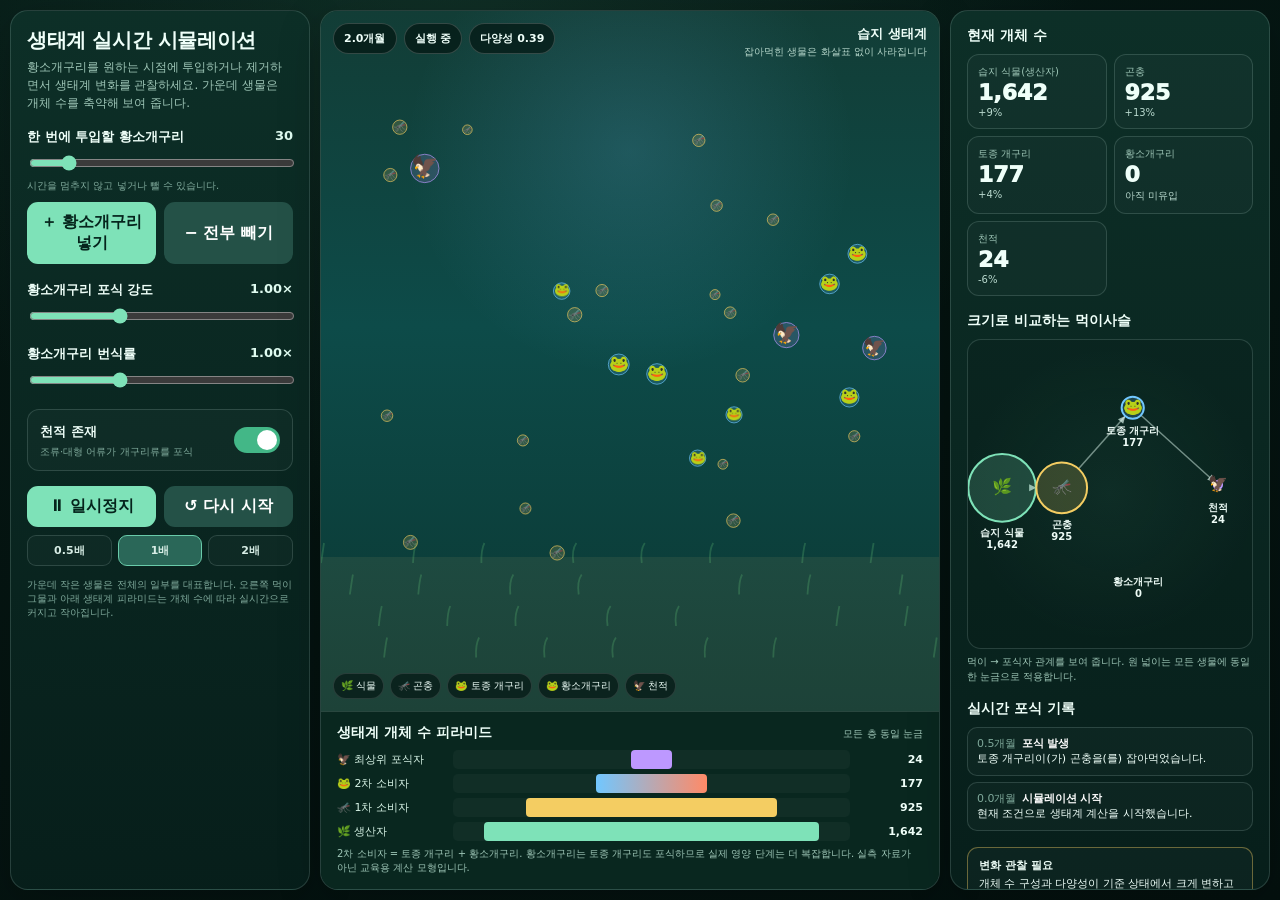
==== commit 9ae63acb: "Add live bullfrog introduction, disappearing prey, compact animals and dynamic ecological pyramid" ====
--- a/rhkgkrtodanf/index.html
+++ b/rhkgkrtodanf/index.html
@@ -17,7 +17,7 @@
 .switch{position:relative;width:46px;height:26px}.switch input{opacity:0;width:0;height:0}.slider{position:absolute;inset:0;background:#36534c;border-radius:999px;transition:.2s}.slider:before{content:"";position:absolute;width:20px;height:20px;left:3px;top:3px;border-radius:50%;background:white;transition:.2s}.switch input:checked+.slider{background:#43b787}.switch input:checked+.slider:before{transform:translateX(20px)}
 .buttons{display:grid;grid-template-columns:1fr 1fr;gap:8px;margin-top:15px}.btn{border:0;border-radius:11px;padding:10px 8px;font-weight:850;background:#245147;color:white}.btn.main{background:var(--green);color:#05241c}.btn:active{transform:translateY(1px)}
 .speedrow{display:grid;grid-template-columns:repeat(3,1fr);gap:6px;margin-top:8px}.speed{border:1px solid var(--line);background:rgba(255,255,255,.025);color:#d8eee6;border-radius:9px;padding:7px;font-size:11px;font-weight:800}.speed.active{background:#2a6758;border-color:#69cbaa}
-.center{position:relative;overflow:hidden}#world{display:block;width:100%;height:100%;background:radial-gradient(circle at 50% 20%,rgba(113,199,255,.16),transparent 35%),linear-gradient(180deg,#123d36 0%,#0d4b49 45%,#0b3732 100%)}
+.center{display:flex;flex-direction:column;overflow:hidden}.world-area{position:relative;flex:1;min-height:240px;overflow:hidden}.pyramid-wrap{flex:none;padding:12px 16px 14px;border-top:1px solid var(--line);background:#09271f}.pyramid-heading{display:flex;justify-content:space-between;align-items:baseline;gap:10px;margin-bottom:8px}.pyramid-heading b{font-size:14px}.pyramid-heading small{font-size:10px;color:var(--muted)}.pyramid-level{display:grid;grid-template-columns:108px minmax(0,1fr) 65px;gap:8px;align-items:center;margin-bottom:5px}.level-label{font-size:11px;color:#d9f5e8}.level-track{height:19px;display:flex;justify-content:center;align-items:stretch;border-radius:5px;background:rgba(255,255,255,.03)}.level-bar{height:100%;border-radius:4px;min-width:0;transition:width .4s ease}.level-count{font-size:11px;font-weight:850;text-align:right;font-variant-numeric:tabular-nums}.pyramid-note{font-size:10px;color:var(--muted);line-height:1.4;margin-top:6px}#world{display:block;width:100%;height:100%;background:radial-gradient(circle at 50% 20%,rgba(113,199,255,.16),transparent 35%),linear-gradient(180deg,#123d36 0%,#0d4b49 45%,#0b3732 100%)}
 .hud{position:absolute;left:12px;top:12px;display:flex;gap:7px;flex-wrap:wrap;pointer-events:none}.badge{padding:7px 10px;border:1px solid rgba(255,255,255,.18);background:rgba(4,22,18,.7);backdrop-filter:blur(6px);border-radius:999px;font-size:11px;font-weight:800}
 .legend{position:absolute;left:12px;bottom:12px;display:flex;gap:6px;flex-wrap:wrap;max-width:75%;pointer-events:none}.legend span{font-size:10px;padding:5px 7px;border-radius:999px;background:rgba(4,22,18,.68);border:1px solid rgba(255,255,255,.12)}
 .center-title{position:absolute;right:12px;top:12px;text-align:right;pointer-events:none}.center-title b{font-size:13px}.center-title small{display:block;color:#b6d7cb;font-size:10px;margin-top:2px}
@@ -26,39 +26,48 @@
 .web{position:relative;height:310px;border:1px solid var(--line);border-radius:14px;background:radial-gradient(circle at 50% 50%,rgba(87,168,139,.08),transparent 70%),rgba(0,0,0,.08);overflow:hidden}#foodweb{width:100%;height:100%;display:block}
 .web-note{font-size:10px;color:var(--muted);line-height:1.45;margin-top:6px}.log{display:flex;flex-direction:column;gap:6px;max-height:205px;overflow:auto}.event{padding:8px 9px;border:1px solid var(--line);border-radius:10px;background:rgba(255,255,255,.023);font-size:11px;line-height:1.4}.event b{color:#fff}.time{color:#7fa99b;margin-right:5px;font-variant-numeric:tabular-nums}
 .status{padding:10px 11px;border-radius:11px;border:1px solid var(--line);background:rgba(255,255,255,.025);font-size:11px;line-height:1.5}.status strong{display:block;margin-bottom:2px}
-@media(max-width:1050px){html,body{overflow:auto;height:auto}.app{height:auto;min-height:100vh;grid-template-columns:260px 1fr;padding:7px}.right{grid-column:1/-1;display:grid;grid-template-columns:1fr 1fr 1fr;gap:12px}.center{height:70vh}}
-@media(max-width:760px){.app{display:flex;flex-direction:column}.left,.right{overflow:visible}.center{height:58vh;min-height:420px}.right{display:block}.web{height:300px}.stats{grid-template-columns:repeat(4,1fr)}.stat .num{font-size:17px}}
+@media(max-width:1050px){html,body{overflow:auto;height:auto}.app{height:auto;min-height:100vh;grid-template-columns:260px 1fr;padding:7px}.right{grid-column:1/-1;display:grid;grid-template-columns:1fr 1fr 1fr;gap:12px}.center{height:78vh}}
+@media(max-width:760px){.app{display:flex;flex-direction:column}.left,.right{overflow:visible}.center{height:76vh;min-height:600px}.pyramid-level{grid-template-columns:94px minmax(0,1fr) 52px;gap:5px}.pyramid-wrap{padding:10px}.right{display:block}.web{height:300px}.stats{grid-template-columns:repeat(4,1fr)}.stat .num{font-size:17px}}
 </style>
 </head>
 <body>
 <div class="app">
   <aside class="panel left">
     <h1>생태계 실시간 시뮬레이션</h1>
-    <div class="sub">황소개구리 조건을 바꾸고, 실제로 먹고 먹히는 장면과 개체 수 변화를 바로 확인합니다.</div>
-    <div class="control"><div class="labelrow"><b>황소개구리 초기 개체 수</b><span class="value" id="bull0v">30</span></div><input id="bull0" type="range" min="0" max="200" step="5" value="30"></div>
+    <div class="sub">황소개구리를 원하는 시점에 투입하거나 제거하면서 생태계 변화를 관찰하세요. 가운데 생물은 개체 수를 축약해 보여 줍니다.</div>
+    <div class="control"><div class="labelrow"><b>한 번에 투입할 황소개구리</b><span class="value" id="bull0v">30</span></div><input id="bull0" type="range" min="5" max="200" step="5" value="30"><div class="hint">시간을 멈추지 않고 넣거나 뺄 수 있습니다.</div><div class="buttons" style="margin-top:9px"><button class="btn main" id="addBullBtn">＋ 황소개구리 넣기</button><button class="btn" id="removeBullBtn">− 전부 빼기</button></div></div>
     <div class="control"><div class="labelrow"><b>황소개구리 포식 강도</b><span class="value" id="predationv">1.00×</span></div><input id="predation" type="range" min="0.4" max="2.2" step="0.05" value="1"></div>
     <div class="control"><div class="labelrow"><b>황소개구리 번식률</b><span class="value" id="breedv">1.00×</span></div><input id="breed" type="range" min="0.4" max="2.2" step="0.05" value="1"></div>
     <div class="toggle"><div><b style="font-size:13px">천적 존재</b><div class="hint">조류·대형 어류가 개구리류를 포식</div></div><label class="switch"><input id="predatorOn" type="checkbox" checked><span class="slider"></span></label></div>
     <div class="buttons"><button class="btn main" id="playBtn">⏸ 일시정지</button><button class="btn" id="resetBtn">↺ 다시 시작</button></div>
     <div class="speedrow"><button class="speed" data-speed="0.5">0.5배</button><button class="speed active" data-speed="1">1배</button><button class="speed" data-speed="2">2배</button></div>
-    <div class="hint" style="margin-top:12px">가운데 생물 표시와 오른쪽 먹이사슬의 원 크기는 현재 개체 수에 따라 변합니다. 원의 넓이로 많고 적음을 비교할 수 있습니다.</div>
+    <div class="hint" style="margin-top:12px">가운데 작은 생물은 전체의 일부를 대표합니다. 오른쪽 먹이그물과 아래 생태계 피라미드는 개체 수에 따라 실시간으로 커지고 작아집니다.</div>
   </aside>
 
   <main class="panel center">
-    <canvas id="world"></canvas>
-    <div class="hud"><span class="badge" id="clock">0.0개월</span><span class="badge" id="simState">실행 중</span><span class="badge" id="diversity">다양성 0.00</span></div>
-    <div class="center-title"><b>습지 먹이그물</b><small>먹히면 빨간 표시와 기록이 나타납니다</small></div>
-    <div class="legend"><span>🦟 곤충</span><span>🐸 토종 개구리</span><span>🐸 황소개구리</span><span>🦅 천적</span></div>
+    <div class="world-area">
+      <canvas id="world"></canvas>
+      <div class="hud"><span class="badge" id="clock">0.0개월</span><span class="badge" id="simState">실행 중</span><span class="badge" id="diversity">다양성 0.00</span></div>
+      <div class="center-title"><b>습지 생태계</b><small>잡아먹힌 생물은 화살표 없이 사라집니다</small></div>
+      <div class="legend"><span>🌿 식물</span><span>🦟 곤충</span><span>🐸 토종 개구리</span><span>🐸 황소개구리</span><span>🦅 천적</span></div>
+    </div>
+    <section class="pyramid-wrap" aria-label="실시간 생태계 개체 수 피라미드">
+      <div class="pyramid-heading"><b>생태계 개체 수 피라미드</b><small>모든 층 동일 눈금</small></div>
+      <div class="pyramid-level"><span class="level-label">🦅 최상위 포식자</span><div class="level-track"><div id="barTop" class="level-bar" style="background:var(--purple)"></div></div><span class="level-count" id="countTop">26</span></div>
+      <div class="pyramid-level"><span class="level-label">🐸 2차 소비자</span><div class="level-track"><div id="barFrogs" class="level-bar" style="background:linear-gradient(90deg,var(--blue),var(--orange))"></div></div><span class="level-count" id="countFrogs">170</span></div>
+      <div class="pyramid-level"><span class="level-label">🦟 1차 소비자</span><div class="level-track"><div id="barInsects" class="level-bar" style="background:var(--yellow)"></div></div><span class="level-count" id="countInsects">820</span></div>
+      <div class="pyramid-level"><span class="level-label">🌿 생산자</span><div class="level-track"><div id="barPlants" class="level-bar" style="background:var(--green)"></div></div><span class="level-count" id="countPlants">1,500</span></div>
+      <div class="pyramid-note">2차 소비자 = 토종 개구리 + 황소개구리. 황소개구리는 토종 개구리도 포식하므로 실제 영양 단계는 더 복잡합니다. 실측 자료가 아닌 교육용 계산 모형입니다.</div>
+    </section>
   </main>
-
   <aside class="panel right">
-    <section class="section"><h2>현재 개체 수</h2><div class="stats">
+    <section class="section"><h2>현재 개체 수</h2><div class="stats"><div class="stat"><div class="name">습지 식물(생산자)</div><div class="num" id="nV">1,500</div><div class="delta" id="dV">기준</div></div>
       <div class="stat"><div class="name">곤충</div><div class="num" id="nI">820</div><div class="delta" id="dI">기준</div></div>
       <div class="stat"><div class="name">토종 개구리</div><div class="num" id="nN">170</div><div class="delta" id="dN">기준</div></div>
       <div class="stat"><div class="name">황소개구리</div><div class="num" id="nB">30</div><div class="delta" id="dB">기준</div></div>
       <div class="stat"><div class="name">천적</div><div class="num" id="nP">26</div><div class="delta" id="dP">기준</div></div>
     </div></section>
-    <section class="section"><h2>크기로 비교하는 먹이사슬</h2><div class="web"><canvas id="foodweb"></canvas></div><div class="web-note">화살표는 먹이 → 포식자 방향입니다. 원이 클수록 현재 개체 수가 많습니다.</div></section>
+    <section class="section"><h2>크기로 비교하는 먹이사슬</h2><div class="web"><canvas id="foodweb"></canvas></div><div class="web-note">먹이 → 포식자 관계를 보여 줍니다. 원 넓이는 모든 생물에 동일한 눈금으로 적용합니다.</div></section>
     <section class="section"><h2>실시간 포식 기록</h2><div class="log" id="log"></div></section>
     <section class="section"><div class="status" id="status"><strong>상태 계산 중</strong>개체 수 변화를 관찰하고 있습니다.</div></section>
   </aside>
@@ -69,28 +78,35 @@
 const $=id=>document.getElementById(id),world=$('world'),wctx=world.getContext('2d'),web=$('foodweb'),fctx=web.getContext('2d');
 const controls={bull0:$('bull0'),predation:$('predation'),breed:$('breed'),predatorOn:$('predatorOn')};
 let state,initial,running=true,speed=1,last=performance.now(),simMonth=0,sprites=[],effects=[],eventCooldown=0,accum=0;
-const DT=.5,colors={I:'#f4cd62',N:'#71c7ff',B:'#ff8a67',P:'#bd98ff'},labels={I:'곤충',N:'토종 개구리',B:'황소개구리',P:'천적'},emoji={I:'🦟',N:'🐸',B:'🐸',P:'🦅'};
+const DT=.5,colors={V:'#7ee2b8',I:'#f4cd62',N:'#71c7ff',B:'#ff8a67',P:'#bd98ff'},labels={V:'습지 식물',I:'곤충',N:'토종 개구리',B:'황소개구리',P:'천적'},emoji={V:'🌿',I:'🦟',N:'🐸',B:'🐸',P:'🦅'};
 const clamp=(v,a,b)=>Math.max(a,Math.min(b,v)),params=()=>({B0:+controls.bull0.value,pred:+controls.predation.value,breed:+controls.breed.value,predator:controls.predatorOn.checked}),fmt=n=>Math.round(n).toLocaleString('ko-KR');
 function shannon(s){const vals=[s.I,s.N,s.B,s.P].filter(v=>v>0),total=vals.reduce((a,b)=>a+b,0);if(!total)return 0;let h=0;vals.forEach(v=>{const p=v/total;h-=p*Math.log(p)});return clamp(h/Math.log(4),0,1)}
-function reset(){const p=params();state={I:820,N:170,B:p.B0,P:p.predator?26:0};initial={...state};simMonth=0;accum=0;effects=[];eventCooldown=0;$('log').innerHTML='';makeSprites();updateUI();pushLog('시뮬레이션 시작','현재 조건으로 생태계 계산을 시작했습니다.')}
+function reset(){const p=params();state={V:1500,I:820,N:170,B:0,P:p.predator?26:0};initial={...state};simMonth=0;accum=0;effects=[];eventCooldown=0;$('log').innerHTML='';makeSprites();updateUI();pushLog('시뮬레이션 시작','현재 조건으로 생태계 계산을 시작했습니다.')}
 function makeSprites(){sprites=[];['I','N','B','P'].forEach(t=>{const count=t==='I'?28:t==='N'?18:t==='B'?16:10;for(let i=0;i<count;i++)sprites.push({type:t,x:.1+Math.random()*.8,y:.15+Math.random()*.7,vx:(Math.random()-.5)*.11,vy:(Math.random()-.5)*.11,size:.8+Math.random()*.4})})}
 function stepModel(){
- const p=params(),I=state.I,N=state.N,B=state.B,P=state.P,KI=1050,KN=320;
- const insectGrowth=.50*I*(1-I/KI),nativeEat=.22*N*(I/KI),bullEatInsect=.18*p.pred*B*(I/KI),dI=insectGrowth-nativeEat-bullEatInsect;
+ const p=params(),V=state.V,I=state.I,N=state.N,B=state.B,P=state.P,KI=1050,KN=320;
+ const plantGrowth=.23*V*(1-V/2300),plantGrazing=.065*I*V/(V+400),dV=plantGrowth-plantGrazing;
+ const plantFood=clamp(V/1400,0,1.5),insectGrowth=.50*I*(1-I/KI)*plantFood,nativeEat=.22*N*(I/KI),bullEatInsect=.18*p.pred*B*(I/KI),insectFoodLoss=.05*I*(1-clamp(plantFood,0,1)),dI=insectGrowth-nativeEat-bullEatInsect-insectFoodLoss;
  const nativeGrowth=.23*N*((I/KI)-.28)*(1-N/KN),nativeNatural=.035*N,bullOnNative=.11*p.pred*B*(N/(N+170)),predatorOnNative=p.predator?.028*P*(N/(N+130)):0,dN=nativeGrowth-nativeNatural-bullOnNative-predatorOnNative;
  const preyFactor=clamp(.62*(I/KI)+.38*(N/220),0,1.6),bullGrowth=.30*p.breed*B*(preyFactor-.18)*(1-B/520),bullNatural=.045*B,predOnBull=p.predator?.13*P*(B/(B+110)):0,dB=bullGrowth-bullNatural-predOnBull;
  let dP=0;if(p.predator){const preyAvail=clamp((B+.45*N)/350,0,1.7);dP=.14*P*(preyAvail-.34)*(1-P/95)-.018*P}
- state.I=clamp(I+dI*DT,0,1800);state.N=clamp(N+dN*DT,0,700);state.B=clamp(B+dB*DT,0,1000);state.P=p.predator?clamp(P+dP*DT,0,180):0;simMonth+=DT;
+ state.V=clamp(V+dV*DT,0,2300);state.I=clamp(I+dI*DT,0,1800);state.N=clamp(N+dN*DT,0,700);state.B=clamp(B+dB*DT,0,1000);state.P=p.predator?clamp(P+dP*DT,0,180):0;simMonth+=DT;
  maybePredation({NI:nativeEat,BI:bullEatInsect,BN:bullOnNative,PN:predatorOnNative,PB:predOnBull});
 }
 function weightedPick(items){const total=items.reduce((a,x)=>a+x.w,0);if(total<=0)return null;let r=Math.random()*total;for(const it of items){r-=it.w;if(r<=0)return it}return items[items.length-1]}
 function maybePredation(r){eventCooldown-=DT;if(eventCooldown>0)return;const e=weightedPick([{pred:'N',prey:'I',w:r.NI},{pred:'B',prey:'I',w:r.BI},{pred:'B',prey:'N',w:r.BN},{pred:'P',prey:'N',w:r.PN},{pred:'P',prey:'B',w:r.PB}]);if(!e)return;if(Math.random()<clamp((r.NI+r.BI+r.BN+r.PN+r.PB)/35,.12,.85)){triggerEat(e.pred,e.prey);eventCooldown=.8+Math.random()*1.8}}
-function spriteFor(type){const a=sprites.filter(s=>s.type===type);return a.length?a[Math.floor(Math.random()*a.length)]:null}
-function triggerEat(pred,prey){const a=spriteFor(pred),b=spriteFor(prey);if(!a||!b)return;effects.push({pred,prey,ax:a.x,ay:a.y,bx:b.x,by:b.y,t:0,dur:.9});pushLog('포식 발생',labels[pred]+'이(가) '+labels[prey]+'을(를) 잡아먹었습니다.')}
+function spriteFor(type){const now=performance.now(),a=sprites.filter(s=>s.type===type&&(!s.hiddenUntil||s.hiddenUntil<now));return a.length?a[Math.floor(Math.random()*a.length)]:null}
+function triggerEat(pred,prey){if(state[pred]<=0||state[prey]<=0)return;const a=spriteFor(pred),b=spriteFor(prey);if(!a||!b)return;
+ // Model predation has already reduced the population. Hide a representative prey icon; do not subtract twice.
+ a.x=clamp(b.x+.022,.03,.97);a.y=clamp(b.y+.018,.09,.91);b.hiddenUntil=performance.now()+1500;
+ pushLog('포식 발생',labels[pred]+'이(가) '+labels[prey]+'을(를) 잡아먹었습니다.');
+}
 function pushLog(title,text){const d=document.createElement('div');d.className='event';d.innerHTML='<span class="time">'+simMonth.toFixed(1)+'개월</span><b>'+title+'</b><br>'+text;$('log').prepend(d);while($('log').children.length>8)$('log').lastChild.remove()}
 function updateUI(){
- $('nI').textContent=fmt(state.I);$('nN').textContent=fmt(state.N);$('nB').textContent=fmt(state.B);$('nP').textContent=fmt(state.P);
- ['I','N','B','P'].forEach(k=>{const base=initial[k]||1,pc=(state[k]-initial[k])/base*100,e=$('d'+k);e.textContent=(pc>=0?'+':'')+pc.toFixed(0)+'%';e.style.color=pc<-20?'#ff9b95':pc>20?'#8ce6c0':'#badacf'});
+ $('nV').textContent=fmt(state.V);$('nI').textContent=fmt(state.I);$('nN').textContent=fmt(state.N);$('nB').textContent=fmt(state.B);$('nP').textContent=fmt(state.P);
+ ['V','I','N','B','P'].forEach(k=>{const e=$('d'+k);if(initial[k]===0){e.textContent=state[k]>0?'추가 유입':'아직 미유입';e.style.color='#badacf';return}const pc=(state[k]-initial[k])/initial[k]*100;e.textContent=(pc>=0?'+':'')+pc.toFixed(0)+'%';e.style.color=pc<-20?'#ff9b95':pc>20?'#8ce6c0':'#badacf'});
+ const layers={Top:state.P,Frogs:state.N+state.B,Insects:state.I,Plants:state.V};
+ Object.entries(layers).forEach(([k,v])=>{const width=v>0?100*Math.sqrt(Math.min(v,2300)/2300):0;$('bar'+k).style.width=width.toFixed(2)+'%';$('count'+k).textContent=fmt(v)});
  $('clock').textContent=simMonth.toFixed(1)+'개월';$('diversity').textContent='다양성 '+shannon(state).toFixed(2);
  const nRatio=state.N/170,iRatio=state.I/820;let title='비교적 안정',text='주요 생물군이 모두 유지되고 있습니다.',color='#7ee2b8';
  if(state.N<8||state.I<30){title='평형 붕괴 위험';text='먹이그물의 한 생물군이 거의 사라졌습니다.';color='#ff6f6a'}else if(nRatio<.35||iRatio<.35||state.B>420){title='생태계 크게 흔들림';text='토종 생물 감소 또는 황소개구리 급증이 나타납니다.';color='#ff9b68'}else if(nRatio<.7||shannon(state)<.58){title='변화 관찰 필요';text='개체 수 구성과 다양성이 기준 상태에서 크게 변하고 있습니다.';color='#f4cd62'}
@@ -100,21 +116,46 @@
 function radiusFor(v,max,minR,maxR){if(v<=0)return 0;return minR+(maxR-minR)*Math.sqrt(clamp(v/max,0,1))}
 function resizeCanvas(c,ctx){const r=c.getBoundingClientRect(),d=Math.min(devicePixelRatio||1,2);c.width=Math.round(r.width*d);c.height=Math.round(r.height*d);ctx.setTransform(d,0,0,d,0,0)}
 function drawWorld(){
- const w=world.clientWidth,h=world.clientHeight;wctx.clearRect(0,0,w,h);wctx.fillStyle='rgba(234,204,130,.08)';wctx.fillRect(0,h*.78,w,h*.22);
- for(let i=0;i<18;i++){const x=(i*67)%w,y=h*.78,wave=Math.sin(performance.now()/850+i)*5;wctx.strokeStyle='rgba(110,192,126,.19)';wctx.lineWidth=3;wctx.beginPath();wctx.moveTo(x,h);wctx.quadraticCurveTo(x+wave,y+40,x+8,y);wctx.stroke()}
- const maxMap={I:1400,N:450,B:650,P:120},counts={I:state.I,N:state.N,B:state.B,P:state.P},visualN={I:Math.round(6+22*clamp(state.I/maxMap.I,0,1)),N:Math.round(3+13*clamp(state.N/maxMap.N,0,1)),B:state.B?Math.round(2+12*clamp(state.B/maxMap.B,0,1)):0,P:state.P?Math.round(1+8*clamp(state.P/maxMap.P,0,1)):0},seen={I:0,N:0,B:0,P:0};
- sprites.forEach(s=>{const limit=visualN[s.type];if(seen[s.type]++>=limit)return;s.x+=s.vx*.016*speed;s.y+=s.vy*.016*speed;if(s.x<.05||s.x>.95)s.vx*=-1;if(s.y<.13||s.y>.88)s.vy*=-1;s.x=clamp(s.x,.04,.96);s.y=clamp(s.y,.1,.9);const x=s.x*w,y=s.y*h,rr=radiusFor(counts[s.type],maxMap[s.type],11,34)*s.size;wctx.beginPath();wctx.arc(x,y,rr,0,Math.PI*2);wctx.fillStyle=colors[s.type]+'22';wctx.fill();wctx.strokeStyle=colors[s.type]+'75';wctx.lineWidth=1.3;wctx.stroke();wctx.font=Math.max(14,rr*1.05)+'px system-ui';wctx.textAlign='center';wctx.textBaseline='middle';wctx.fillStyle='#fff';wctx.fillText(emoji[s.type],x,y)});
- effects=effects.filter(e=>e.t<e.dur);effects.forEach(e=>{e.t+=.016*speed;const p=clamp(e.t/e.dur,0,1),ax=e.ax*w,ay=e.ay*h,bx=e.bx*w,by=e.by*h,x=bx+(ax-bx)*p,y=by+(ay-by)*p;wctx.strokeStyle='rgba(255,255,255,'+(1-p)+')';wctx.lineWidth=2;wctx.beginPath();wctx.moveTo(bx,by);wctx.lineTo(x,y);wctx.stroke();wctx.fillStyle='rgba(255,95,86,'+(1-p)+')';wctx.font='bold 13px system-ui';wctx.textAlign='center';wctx.fillText('잡아먹힘',bx,by-22-18*p);wctx.beginPath();wctx.arc(bx,by,10+28*p,0,Math.PI*2);wctx.strokeStyle='rgba(255,95,86,'+(1-p)+')';wctx.stroke()});
+ const w=world.clientWidth,h=world.clientHeight;wctx.clearRect(0,0,w,h);
+ const plantDensity=clamp(state.V/2300,0,1);wctx.fillStyle='rgba(234,204,130,.08)';wctx.fillRect(0,h*.78,w,h*.22);
+ const nGrass=Math.round(plantDensity*40);
+ for(let i=0;i<nGrass;i++){const x=((i*97.3)%Math.max(1,w)),y=h*(.76+(i%4)*.045),wave=Math.sin(performance.now()/850+i)*2;
+   wctx.strokeStyle='rgba(110,211,126,.24)';wctx.lineWidth=1.8;wctx.beginPath();wctx.moveTo(x,y+20);wctx.quadraticCurveTo(x+wave,y+7,x+3,y);wctx.stroke()}
+ const maxMap={I:1400,N:450,B:650,P:120},counts={I:state.I,N:state.N,B:state.B,P:state.P};
+ const visualN={I:state.I>0?Math.round(3+25*clamp(state.I/maxMap.I,0,1)):0,N:state.N>0?Math.round(2+16*clamp(state.N/maxMap.N,0,1)):0,B:state.B>0?Math.round(1+15*clamp(state.B/maxMap.B,0,1)):0,P:state.P>0?Math.round(1+9*clamp(state.P/maxMap.P,0,1)):0},seen={I:0,N:0,B:0,P:0},now=performance.now();
+ sprites.forEach(s=>{
+   const visibleSlot=seen[s.type]++<visualN[s.type];if(!visibleSlot||s.hiddenUntil>now)return;
+   if(running){s.x+=s.vx*.016*speed;s.y+=s.vy*.016*speed}
+   if(s.x<.04||s.x>.96)s.vx*=-1;if(s.y<.13||s.y>.88)s.vy*=-1;
+   s.x=clamp(s.x,.04,.96);s.y=clamp(s.y,.12,.88);
+   const x=s.x*w,y=s.y*h;
+   const rr=(s.type==='I'?6:s.type==='P'?12:s.type==='B'?10:9)*s.size;
+   wctx.beginPath();wctx.arc(x,y,rr,0,Math.PI*2);wctx.fillStyle=colors[s.type]+'28';wctx.fill();
+   wctx.strokeStyle=colors[s.type]+'a6';wctx.lineWidth=1;wctx.stroke();
+   wctx.font=Math.round(rr*1.55)+'px system-ui';wctx.textAlign='center';wctx.textBaseline='middle';wctx.fillStyle='#fff';wctx.fillText(emoji[s.type],x,y);
+ });
 }
 function drawArrow(ctx,x1,y1,x2,y2){const ang=Math.atan2(y2-y1,x2-x1),head=8;ctx.strokeStyle='rgba(220,245,236,.5)';ctx.fillStyle='rgba(220,245,236,.7)';ctx.lineWidth=1.5;ctx.beginPath();ctx.moveTo(x1,y1);ctx.lineTo(x2,y2);ctx.stroke();ctx.beginPath();ctx.moveTo(x2,y2);ctx.lineTo(x2-head*Math.cos(ang-.45),y2-head*Math.sin(ang-.45));ctx.lineTo(x2-head*Math.cos(ang+.45),y2-head*Math.sin(ang+.45));ctx.closePath();ctx.fill()}
 function drawFoodweb(){
- const w=web.clientWidth,h=web.clientHeight;fctx.clearRect(0,0,w,h);const pos={I:[w*.18,h*.57],N:[w*.48,h*.27],B:[w*.52,h*.72],P:[w*.83,h*.48]},r={I:radiusFor(state.I,1400,20,55),N:radiusFor(state.N,450,18,48),B:radiusFor(state.B,650,0,50),P:radiusFor(state.P,120,0,46)};
+ const w=web.clientWidth,h=web.clientHeight;fctx.clearRect(0,0,w,h);
+ const pos={V:[w*.12,h*.48],I:[w*.33,h*.48],N:[w*.58,h*.22],B:[w*.60,h*.71],P:[w*.88,h*.47]};
+ // A common scale for all species ensures circle areas represent population comparisons.
+ const r={};['V','I','N','B','P'].forEach(k=>r[k]=state[k]>0?40*Math.sqrt(Math.min(state[k],2300)/2300):0);
  function edge(a,b){if(r[a]&&r[b]){const A=pos[a],B=pos[b],ang=Math.atan2(B[1]-A[1],B[0]-A[0]);drawArrow(fctx,A[0]+Math.cos(ang)*r[a],A[1]+Math.sin(ang)*r[a],B[0]-Math.cos(ang)*r[b],B[1]-Math.sin(ang)*r[b])}}
- edge('I','N');edge('I','B');edge('N','B');edge('N','P');edge('B','P');
- ['I','N','B','P'].forEach(k=>{if(r[k]<=0)return;const [x,y]=pos[k];fctx.beginPath();fctx.arc(x,y,r[k],0,Math.PI*2);fctx.fillStyle=colors[k]+'30';fctx.fill();fctx.strokeStyle=colors[k];fctx.lineWidth=2;fctx.stroke();fctx.textAlign='center';fctx.textBaseline='middle';fctx.font=Math.max(17,r[k]*.72)+'px system-ui';fctx.fillStyle='#fff';fctx.fillText(emoji[k],x,y-5);fctx.font='bold 10px system-ui';fctx.fillStyle='#eefcf7';fctx.fillText(labels[k]+' '+fmt(state[k]),x,y+r[k]+12)});
+ edge('V','I');edge('I','N');edge('I','B');edge('N','B');edge('N','P');edge('B','P');
+ ['V','I','N','B','P'].forEach(k=>{
+   const [x,y]=pos[k];if(r[k]>0){fctx.beginPath();fctx.arc(x,y,r[k],0,Math.PI*2);fctx.fillStyle=colors[k]+'30';fctx.fill();fctx.strokeStyle=colors[k];fctx.lineWidth=2;fctx.stroke();fctx.textAlign='center';fctx.textBaseline='middle';fctx.font='16px system-ui';fctx.fillStyle='#fff';fctx.fillText(emoji[k],x,y)}
+   fctx.font='bold 10px system-ui';fctx.fillStyle='#eefcf7';fctx.textAlign='center';fctx.fillText(labels[k],x,y+Math.max(12,r[k])+12);
+   fctx.font='bold 10px system-ui';fctx.fillText(fmt(state[k]),x,y+Math.max(12,r[k])+24);
+ });
 }
 function animate(now){const delta=Math.min(.05,(now-last)/1000);last=now;if(running){accum+=delta*speed;while(accum>=.22){accum-=.22;stepModel();updateUI()}}drawWorld();drawFoodweb();requestAnimationFrame(animate)}
-Object.values(controls).forEach(c=>c.addEventListener('input',reset));
+controls.bull0.addEventListener('input',updateUI);
+ controls.predation.addEventListener('input',updateUI);
+ controls.breed.addEventListener('input',updateUI);
+ controls.predatorOn.addEventListener('change',()=>{if(controls.predatorOn.checked){state.P=26;pushLog('천적 추가','천적이 생태계에 다시 등장했습니다.')}else{state.P=0;pushLog('천적 제거','천적을 생태계에서 제거했습니다.')}updateUI()});
+ $('addBullBtn').addEventListener('click',()=>{const amount=+controls.bull0.value;state.B=clamp(state.B+amount,0,1000);pushLog('황소개구리 투입',amount+'마리를 생태계에 추가했습니다.');updateUI()});
+ $('removeBullBtn').addEventListener('click',()=>{state.B=0;pushLog('황소개구리 제거','남아 있는 황소개구리를 전부 제거했습니다.');updateUI()});
 $('playBtn').addEventListener('click',()=>{running=!running;$('playBtn').textContent=running?'⏸ 일시정지':'▶ 계속';$('simState').textContent=running?'실행 중':'일시정지'});
 $('resetBtn').addEventListener('click',reset);
 document.querySelectorAll('.speed').forEach(b=>b.addEventListener('click',()=>{speed=+b.dataset.speed;document.querySelectorAll('.speed').forEach(x=>x.classList.remove('active'));b.classList.add('active')}));
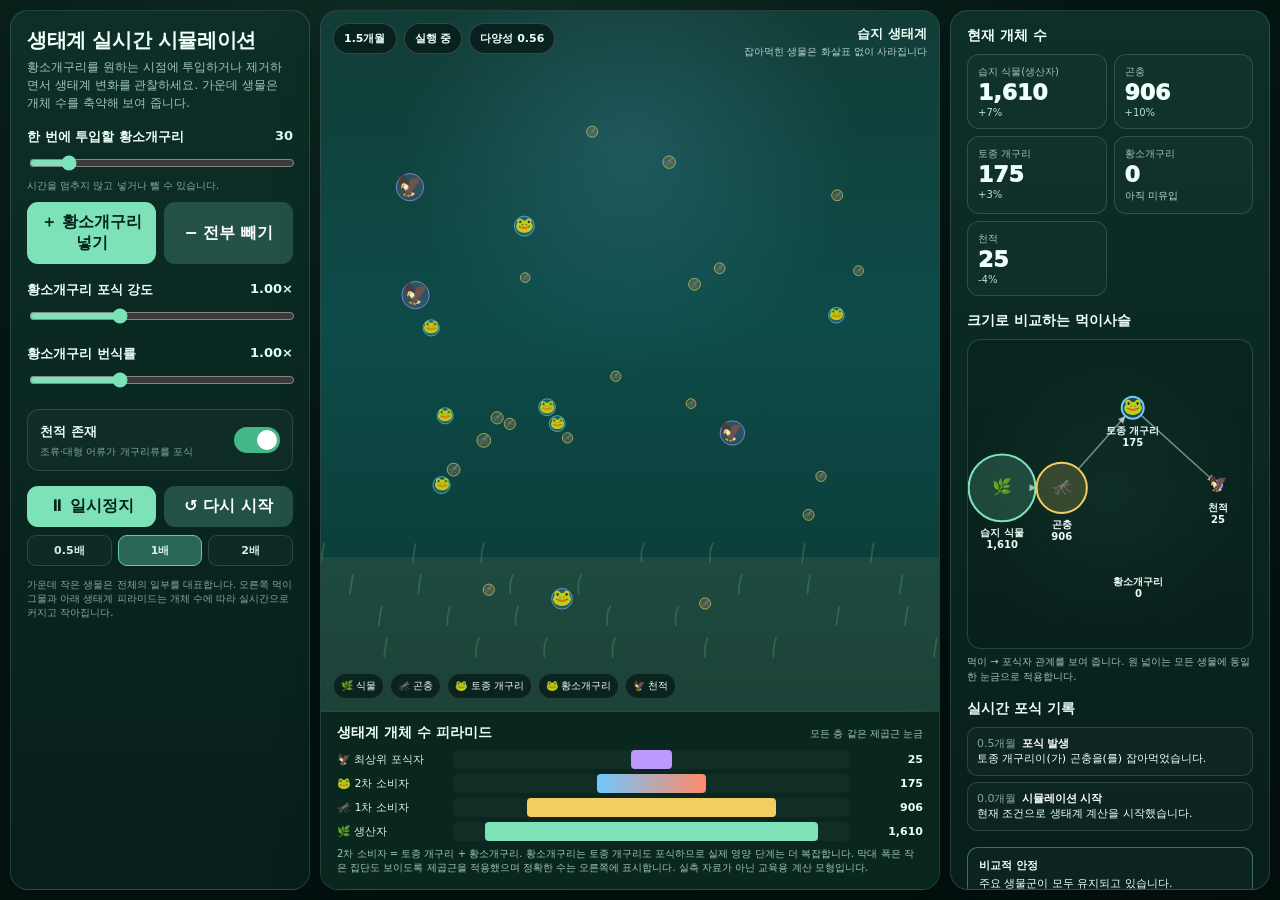
==== commit f88079af: "Improve visible predation animation and calibrate the ecological pyramid" ====
--- a/rhkgkrtodanf/index.html
+++ b/rhkgkrtodanf/index.html
@@ -52,12 +52,12 @@
       <div class="legend"><span>🌿 식물</span><span>🦟 곤충</span><span>🐸 토종 개구리</span><span>🐸 황소개구리</span><span>🦅 천적</span></div>
     </div>
     <section class="pyramid-wrap" aria-label="실시간 생태계 개체 수 피라미드">
-      <div class="pyramid-heading"><b>생태계 개체 수 피라미드</b><small>모든 층 동일 눈금</small></div>
+      <div class="pyramid-heading"><b>생태계 개체 수 피라미드</b><small>모든 층 같은 제곱근 눈금</small></div>
       <div class="pyramid-level"><span class="level-label">🦅 최상위 포식자</span><div class="level-track"><div id="barTop" class="level-bar" style="background:var(--purple)"></div></div><span class="level-count" id="countTop">26</span></div>
       <div class="pyramid-level"><span class="level-label">🐸 2차 소비자</span><div class="level-track"><div id="barFrogs" class="level-bar" style="background:linear-gradient(90deg,var(--blue),var(--orange))"></div></div><span class="level-count" id="countFrogs">170</span></div>
       <div class="pyramid-level"><span class="level-label">🦟 1차 소비자</span><div class="level-track"><div id="barInsects" class="level-bar" style="background:var(--yellow)"></div></div><span class="level-count" id="countInsects">820</span></div>
       <div class="pyramid-level"><span class="level-label">🌿 생산자</span><div class="level-track"><div id="barPlants" class="level-bar" style="background:var(--green)"></div></div><span class="level-count" id="countPlants">1,500</span></div>
-      <div class="pyramid-note">2차 소비자 = 토종 개구리 + 황소개구리. 황소개구리는 토종 개구리도 포식하므로 실제 영양 단계는 더 복잡합니다. 실측 자료가 아닌 교육용 계산 모형입니다.</div>
+      <div class="pyramid-note">2차 소비자 = 토종 개구리 + 황소개구리. 황소개구리는 토종 개구리도 포식하므로 실제 영양 단계는 더 복잡합니다. 막대 폭은 작은 집단도 보이도록 제곱근을 적용했으며 정확한 수는 오른쪽에 표시합니다. 실측 자료가 아닌 교육용 계산 모형입니다.</div>
     </section>
   </main>
   <aside class="panel right">
@@ -80,7 +80,7 @@
 let state,initial,running=true,speed=1,last=performance.now(),simMonth=0,sprites=[],effects=[],eventCooldown=0,accum=0;
 const DT=.5,colors={V:'#7ee2b8',I:'#f4cd62',N:'#71c7ff',B:'#ff8a67',P:'#bd98ff'},labels={V:'습지 식물',I:'곤충',N:'토종 개구리',B:'황소개구리',P:'천적'},emoji={V:'🌿',I:'🦟',N:'🐸',B:'🐸',P:'🦅'};
 const clamp=(v,a,b)=>Math.max(a,Math.min(b,v)),params=()=>({B0:+controls.bull0.value,pred:+controls.predation.value,breed:+controls.breed.value,predator:controls.predatorOn.checked}),fmt=n=>Math.round(n).toLocaleString('ko-KR');
-function shannon(s){const vals=[s.I,s.N,s.B,s.P].filter(v=>v>0),total=vals.reduce((a,b)=>a+b,0);if(!total)return 0;let h=0;vals.forEach(v=>{const p=v/total;h-=p*Math.log(p)});return clamp(h/Math.log(4),0,1)}
+function shannon(s){const vals=[s.V,s.I,s.N,s.B,s.P].filter(v=>v>0),total=vals.reduce((a,b)=>a+b,0);if(!total)return 0;let h=0;vals.forEach(v=>{const p=v/total;h-=p*Math.log(p)});return clamp(h/Math.log(5),0,1)}
 function reset(){const p=params();state={V:1500,I:820,N:170,B:0,P:p.predator?26:0};initial={...state};simMonth=0;accum=0;effects=[];eventCooldown=0;$('log').innerHTML='';makeSprites();updateUI();pushLog('시뮬레이션 시작','현재 조건으로 생태계 계산을 시작했습니다.')}
 function makeSprites(){sprites=[];['I','N','B','P'].forEach(t=>{const count=t==='I'?28:t==='N'?18:t==='B'?16:10;for(let i=0;i<count;i++)sprites.push({type:t,x:.1+Math.random()*.8,y:.15+Math.random()*.7,vx:(Math.random()-.5)*.11,vy:(Math.random()-.5)*.11,size:.8+Math.random()*.4})})}
 function stepModel(){
@@ -95,7 +95,12 @@
 }
 function weightedPick(items){const total=items.reduce((a,x)=>a+x.w,0);if(total<=0)return null;let r=Math.random()*total;for(const it of items){r-=it.w;if(r<=0)return it}return items[items.length-1]}
 function maybePredation(r){eventCooldown-=DT;if(eventCooldown>0)return;const e=weightedPick([{pred:'N',prey:'I',w:r.NI},{pred:'B',prey:'I',w:r.BI},{pred:'B',prey:'N',w:r.BN},{pred:'P',prey:'N',w:r.PN},{pred:'P',prey:'B',w:r.PB}]);if(!e)return;if(Math.random()<clamp((r.NI+r.BI+r.BN+r.PN+r.PB)/35,.12,.85)){triggerEat(e.pred,e.prey);eventCooldown=.8+Math.random()*1.8}}
-function spriteFor(type){const now=performance.now(),a=sprites.filter(s=>s.type===type&&(!s.hiddenUntil||s.hiddenUntil<now));return a.length?a[Math.floor(Math.random()*a.length)]:null}
+const visualCap={I:28,N:18,B:16,P:10},visualMax={I:1400,N:450,B:650,P:120},visualMin={I:3,N:2,B:1,P:1};
+function visibleCount(type){if(!state[type])return 0;const cap=visualCap[type],min=visualMin[type];return Math.min(cap,Math.round(min+(cap-min)*clamp(state[type]/visualMax[type],0,1)))}
+function spriteFor(type){
+ const now=performance.now(),visible=sprites.filter(s=>s.type===type).slice(0,visibleCount(type)).filter(s=>!s.hiddenUntil||s.hiddenUntil<now);
+ return visible.length?visible[Math.floor(Math.random()*visible.length)]:null;
+}
 function triggerEat(pred,prey){if(state[pred]<=0||state[prey]<=0)return;const a=spriteFor(pred),b=spriteFor(prey);if(!a||!b)return;
  // Model predation has already reduced the population. Hide a representative prey icon; do not subtract twice.
  a.x=clamp(b.x+.022,.03,.97);a.y=clamp(b.y+.018,.09,.91);b.hiddenUntil=performance.now()+1500;
@@ -109,7 +114,7 @@
  Object.entries(layers).forEach(([k,v])=>{const width=v>0?100*Math.sqrt(Math.min(v,2300)/2300):0;$('bar'+k).style.width=width.toFixed(2)+'%';$('count'+k).textContent=fmt(v)});
  $('clock').textContent=simMonth.toFixed(1)+'개월';$('diversity').textContent='다양성 '+shannon(state).toFixed(2);
  const nRatio=state.N/170,iRatio=state.I/820;let title='비교적 안정',text='주요 생물군이 모두 유지되고 있습니다.',color='#7ee2b8';
- if(state.N<8||state.I<30){title='평형 붕괴 위험';text='먹이그물의 한 생물군이 거의 사라졌습니다.';color='#ff6f6a'}else if(nRatio<.35||iRatio<.35||state.B>420){title='생태계 크게 흔들림';text='토종 생물 감소 또는 황소개구리 급증이 나타납니다.';color='#ff9b68'}else if(nRatio<.7||shannon(state)<.58){title='변화 관찰 필요';text='개체 수 구성과 다양성이 기준 상태에서 크게 변하고 있습니다.';color='#f4cd62'}
+ if(state.N<8||state.I<30){title='평형 붕괴 위험';text='먹이그물의 한 생물군이 거의 사라졌습니다.';color='#ff6f6a'}else if(nRatio<.35||iRatio<.35||state.B>420){title='생태계 크게 흔들림';text='토종 생물 감소 또는 황소개구리 급증이 나타납니다.';color='#ff9b68'}else if(nRatio<.7||shannon(state)<shannon(initial)*.75){title='변화 관찰 필요';text='개체 수 구성과 다양성이 기준 상태에서 크게 변하고 있습니다.';color='#f4cd62'}
  const box=$('status');box.innerHTML='<strong>'+title+'</strong>'+text;box.style.borderColor=color+'66';
  $('bull0v').textContent=controls.bull0.value;$('predationv').textContent=(+controls.predation.value).toFixed(2)+'×';$('breedv').textContent=(+controls.breed.value).toFixed(2)+'×';
 }
@@ -121,8 +126,7 @@
  const nGrass=Math.round(plantDensity*40);
  for(let i=0;i<nGrass;i++){const x=((i*97.3)%Math.max(1,w)),y=h*(.76+(i%4)*.045),wave=Math.sin(performance.now()/850+i)*2;
    wctx.strokeStyle='rgba(110,211,126,.24)';wctx.lineWidth=1.8;wctx.beginPath();wctx.moveTo(x,y+20);wctx.quadraticCurveTo(x+wave,y+7,x+3,y);wctx.stroke()}
- const maxMap={I:1400,N:450,B:650,P:120},counts={I:state.I,N:state.N,B:state.B,P:state.P};
- const visualN={I:state.I>0?Math.round(3+25*clamp(state.I/maxMap.I,0,1)):0,N:state.N>0?Math.round(2+16*clamp(state.N/maxMap.N,0,1)):0,B:state.B>0?Math.round(1+15*clamp(state.B/maxMap.B,0,1)):0,P:state.P>0?Math.round(1+9*clamp(state.P/maxMap.P,0,1)):0},seen={I:0,N:0,B:0,P:0},now=performance.now();
+ const visualN={I:visibleCount('I'),N:visibleCount('N'),B:visibleCount('B'),P:visibleCount('P')},seen={I:0,N:0,B:0,P:0},now=performance.now();
  sprites.forEach(s=>{
    const visibleSlot=seen[s.type]++<visualN[s.type];if(!visibleSlot||s.hiddenUntil>now)return;
    if(running){s.x+=s.vx*.016*speed;s.y+=s.vy*.016*speed}
